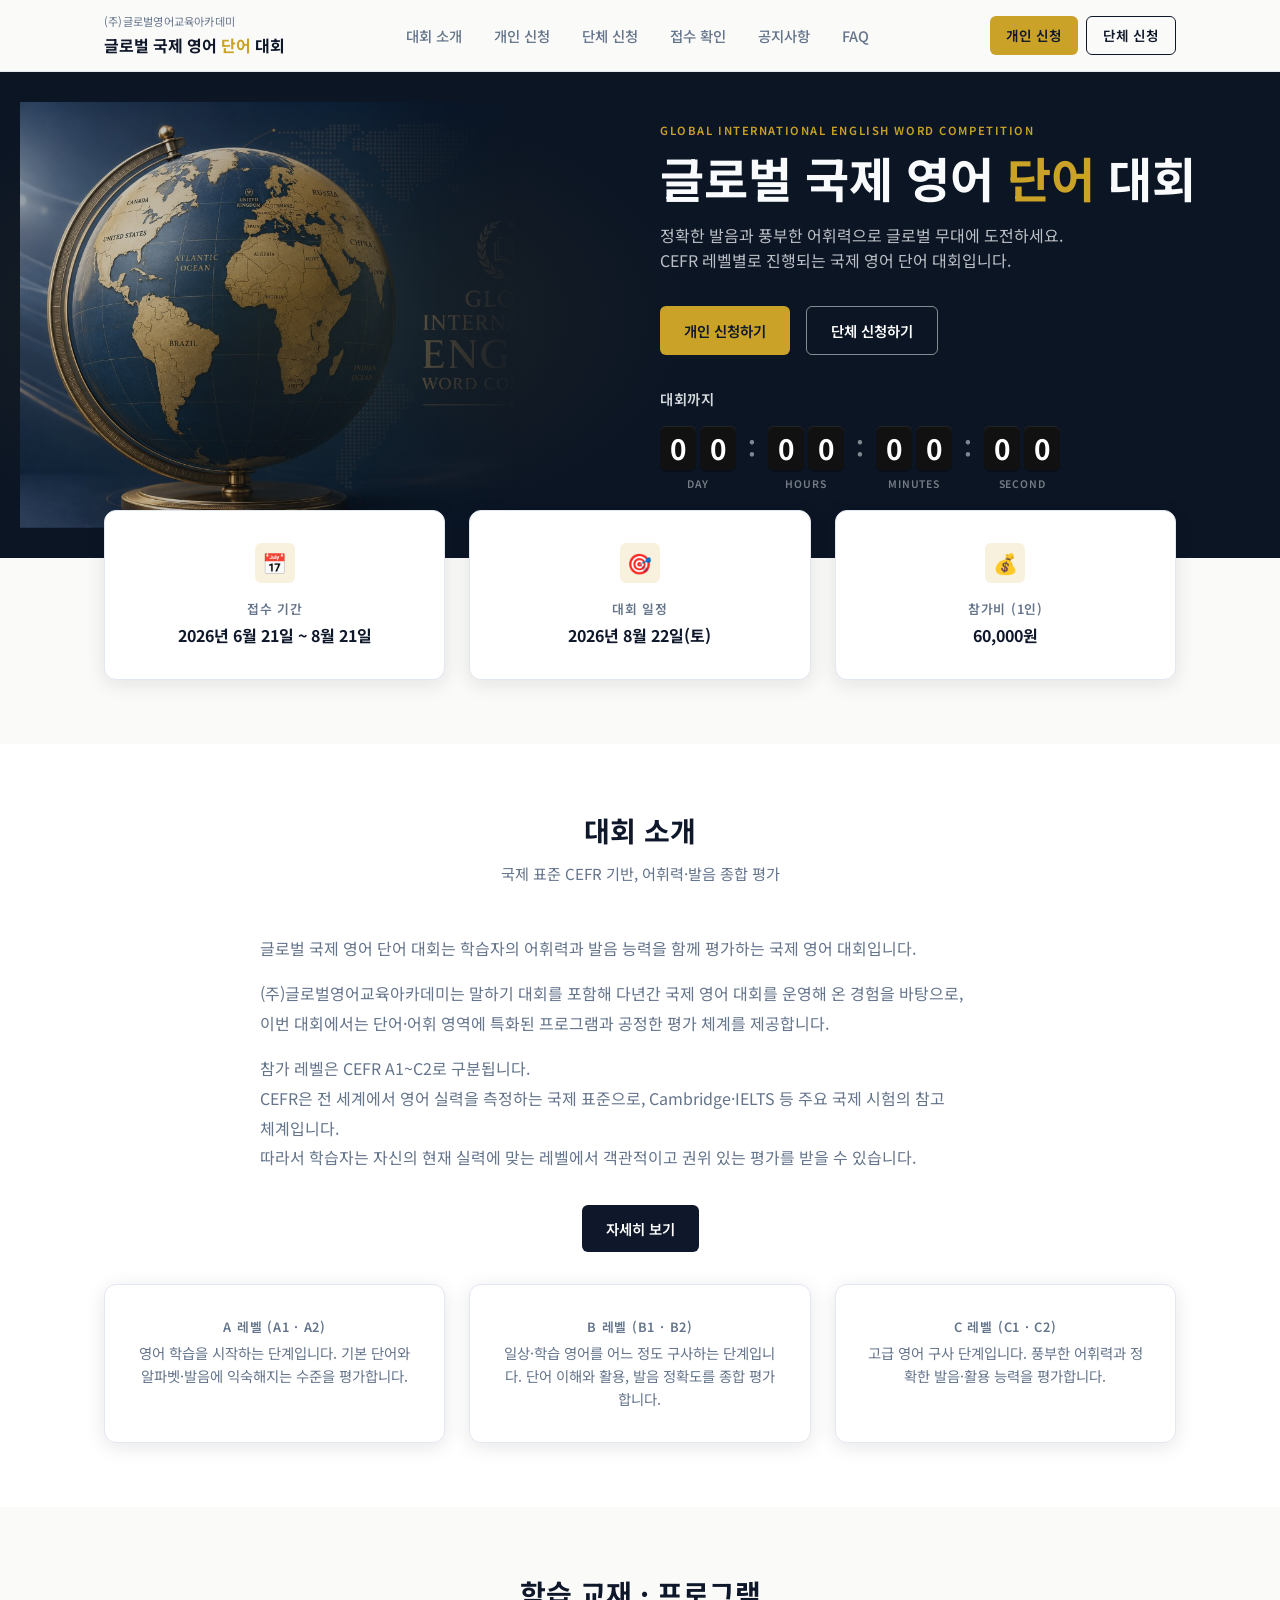
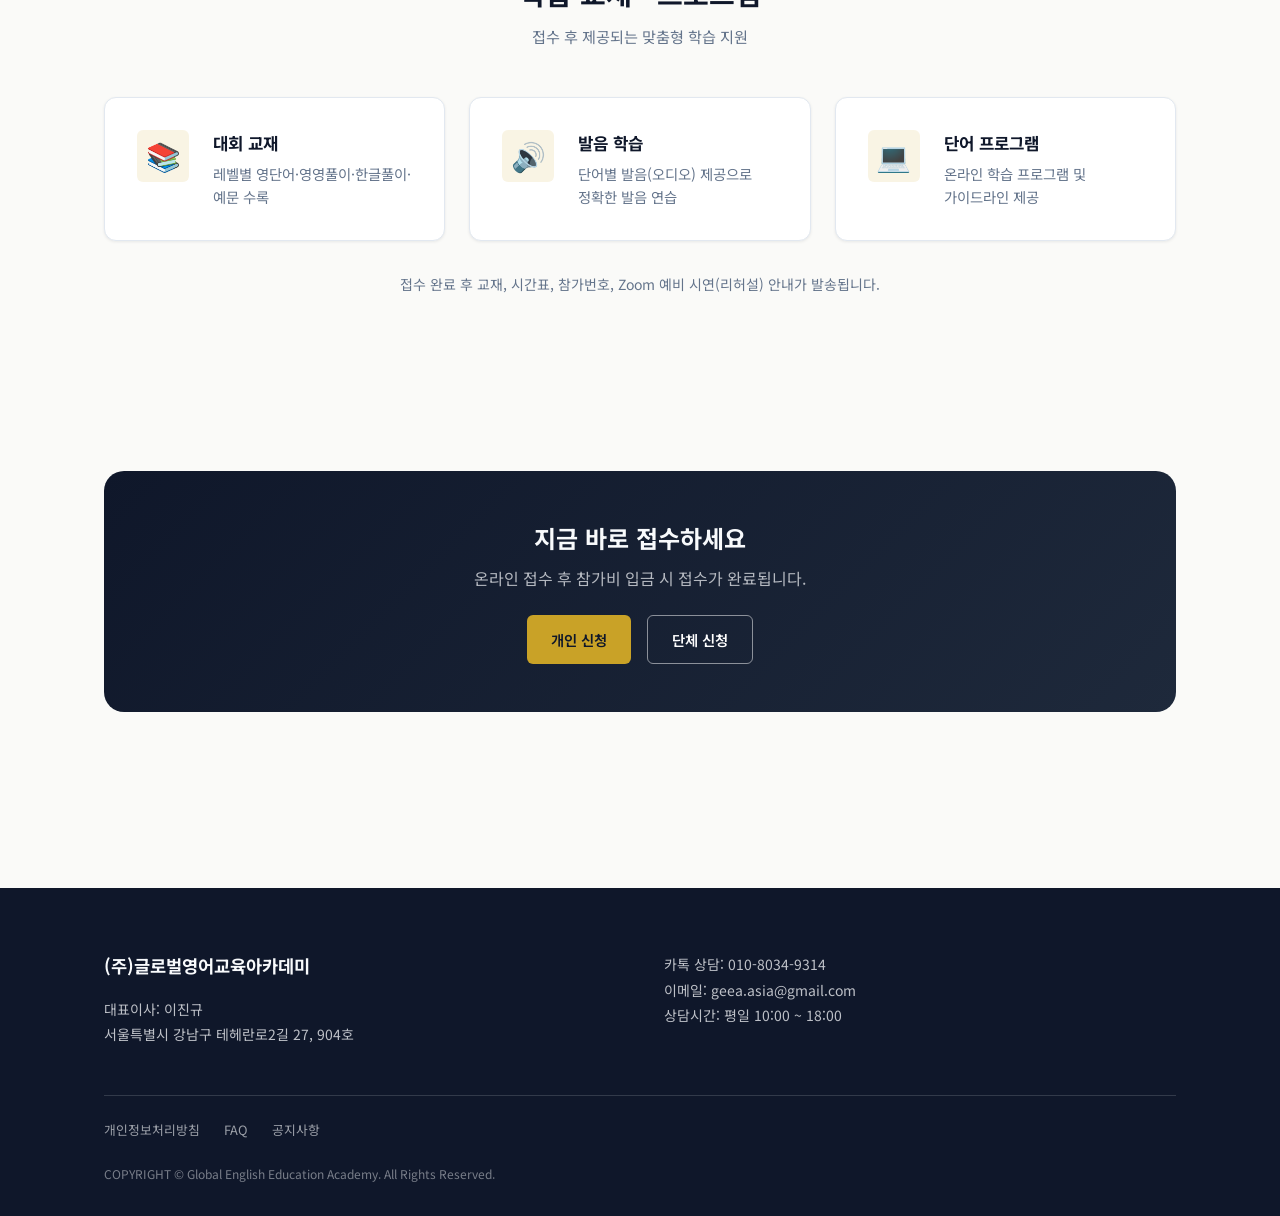
==== index.html @ d14e65b8 "히어로 배너를 배경에 통합해 이질감 제거 지구본 이미지를 좌측 배경으로 페이드 처리하고 한글 콘텐츠는 우측에 배치해 하나의 배너처럼 보이도록 수정했습니다.  Co-authored-" ====
<!DOCTYPE html>
<html lang="ko">
<head>
  <meta charset="UTF-8">
  <meta name="viewport" content="width=device-width, initial-scale=1.0">
  <meta name="description" content="글로벌 국제 영어 단어 대회 — Global International English Word Competition">
  <title>글로벌 국제 영어 단어 대회</title>
  <link rel="stylesheet" href="assets/css/word-competition.css">
</head>
<body>

  <header class="site-header">
    <div class="container">
      <a href="index.html" class="logo">
        <span class="logo__org" data-site-org></span>
        <span class="logo__title" data-site-title></span>
      </a>
      <nav class="nav-main" aria-label="주 메뉴">
        <a href="about.html">대회 소개</a>
        <a href="apply/individual.html">개인 신청</a>
        <a href="apply/group.html">단체 신청</a>
        <a href="apply/check.html">접수 확인</a>
        <a href="notice.html">공지사항</a>
        <a href="faq.html">FAQ</a>
      </nav>
      <div class="header-actions">
        <a href="apply/individual.html" class="btn btn--sm btn--gold">개인 신청</a>
        <a href="apply/group.html" class="btn btn--sm btn--outline">단체 신청</a>
      </div>
      <button class="nav-toggle" aria-label="메뉴 열기" aria-expanded="false">
        <span></span><span></span><span></span>
      </button>
    </div>
  </header>

  <main>
    <section class="hero">
      <div class="hero__art" aria-hidden="true">
        <img
          src="assets/images/hero-banner.png"
          alt=""
          class="hero__art-img"
          width="640"
          height="640"
          loading="eager"
          decoding="async"
        >
      </div>
      <div class="container hero__content">
        <div class="hero__inner">
          <p class="hero__label" data-site-title-en></p>
          <h1 class="hero__title" data-site-title></h1>
          <p class="hero__subtitle">
            정확한 발음과 풍부한 어휘력으로 글로벌 무대에 도전하세요.<br>
            CEFR 레벨별로 진행되는 국제 영어 단어 대회입니다.
          </p>
          <div class="hero__actions">
            <a href="apply/individual.html" class="btn btn--gold">개인 신청하기</a>
            <a href="apply/group.html" class="btn btn--outline hero__btn-outline">단체 신청하기</a>
          </div>
          <div class="countdown" id="hero-countdown">
            <p class="countdown__label">대회까지</p>
            <div class="countdown__timer">
              <div class="countdown__unit">
                <div class="countdown__digits" id="cd-days"></div>
                <span class="countdown__unit-label">DAY</span>
              </div>
              <span class="countdown__sep">:</span>
              <div class="countdown__unit">
                <div class="countdown__digits" id="cd-hours"></div>
                <span class="countdown__unit-label">HOURS</span>
              </div>
              <span class="countdown__sep">:</span>
              <div class="countdown__unit">
                <div class="countdown__digits" id="cd-mins"></div>
                <span class="countdown__unit-label">MINUTES</span>
              </div>
              <span class="countdown__sep">:</span>
              <div class="countdown__unit">
                <div class="countdown__digits" id="cd-secs"></div>
                <span class="countdown__unit-label">SECOND</span>
              </div>
            </div>
          </div>
        </div>
      </div>
    </section>

    <div class="container">
      <div class="card-grid card-grid--info">
        <div class="card card--info">
          <div class="card__icon">📅</div>
          <div class="card__title">접수 기간</div>
          <div class="card__value" id="card-registration">—</div>
        </div>
        <div class="card card--info">
          <div class="card__icon">🎯</div>
          <div class="card__title">대회 일정</div>
          <div class="card__value" id="card-competition">—</div>
        </div>
        <div class="card card--info">
          <div class="card__icon">💰</div>
          <div class="card__title">참가비 (1인)</div>
          <div class="card__value" id="card-fee">—</div>
        </div>
      </div>
    </div>

    <section class="section section--alt">
      <div class="container">
        <div class="section__header">
          <h2 class="section__title">대회 소개</h2>
          <p class="section__desc">국제 표준 CEFR 기반, 어휘력·발음 종합 평가</p>
        </div>
        <div class="content-block content-block--intro prose-ko">
          <p>
            글로벌 국제 영어 단어 대회는 학습자의 어휘력과 발음 능력을 함께 평가하는 국제 영어 대회입니다.
          </p>
          <p>
            (주)글로벌영어교육아카데미는 말하기 대회를 포함해 다년간 국제 영어 대회를 운영해 온 경험을 바탕으로,<br>
            이번 대회에서는 단어·어휘 영역에 특화된 프로그램과 공정한 평가 체계를 제공합니다.
          </p>
          <p>
            참가 레벨은 CEFR A1~C2로 구분됩니다.<br>
            CEFR은 전 세계에서 영어 실력을 측정하는 국제 표준으로, Cambridge·IELTS 등 주요 국제 시험의 참고 체계입니다.<br>
            따라서 학습자는 자신의 현재 실력에 맞는 레벨에서 객관적이고 권위 있는 평가를 받을 수 있습니다.
          </p>
          <div class="content-block__actions">
            <a href="about.html" class="btn btn--primary">자세히 보기</a>
          </div>
        </div>
        <div class="card-grid card-grid--3" id="cefr-level-cards"></div>
      </div>
    </section>

    <section class="section">
      <div class="container">
        <div class="section__header">
          <h2 class="section__title">학습 교재 · 프로그램</h2>
          <p class="section__desc">접수 후 제공되는 맞춤형 학습 지원</p>
        </div>
        <div class="feature-grid">
          <div class="feature-card">
            <div class="feature-card__icon">📚</div>
            <div class="feature-card__body">
              <h3 class="feature-card__title">대회 교재</h3>
              <p class="feature-card__desc">레벨별 영단어·영영풀이·한글풀이·예문 수록</p>
            </div>
          </div>
          <div class="feature-card">
            <div class="feature-card__icon">🔊</div>
            <div class="feature-card__body">
              <h3 class="feature-card__title">발음 학습</h3>
              <p class="feature-card__desc">단어별 발음(오디오) 제공으로 정확한 발음 연습</p>
            </div>
          </div>
          <div class="feature-card">
            <div class="feature-card__icon">💻</div>
            <div class="feature-card__body">
              <h3 class="feature-card__title">단어 프로그램</h3>
              <p class="feature-card__desc">온라인 학습 프로그램 및 가이드라인 제공</p>
            </div>
          </div>
        </div>
        <p class="section__note">접수 완료 후 교재, 시간표, 참가번호, Zoom 예비 시연(리허설) 안내가 발송됩니다.</p>
      </div>
    </section>

    <section class="section">
      <div class="container">
        <div class="cta-band">
          <h2>지금 바로 접수하세요</h2>
          <p>온라인 접수 후 참가비 입금 시 접수가 완료됩니다.</p>
          <div class="hero__actions" style="justify-content:center">
            <a href="apply/individual.html" class="btn btn--gold">개인 신청</a>
            <a href="apply/group.html" class="btn btn--outline" style="color:#fff;border-color:rgba(255,255,255,0.5)">단체 신청</a>
          </div>
        </div>
      </div>
    </section>
  </main>

  <footer class="site-footer">
    <div class="container">
      <div class="footer-grid">
        <div class="footer-brand">
          <h3 data-site-org></h3>
          <p>대표이사: <span data-site-ceo></span><br>
          <span data-site-address></span></p>
        </div>
        <div class="footer-contact">
          <p>카톡 상담: <span data-site-contact></span><br>
          이메일: <span data-site-email></span><br>
          상담시간: 평일 10:00 ~ 18:00</p>
        </div>
      </div>
      <div class="footer-links">
        <a href="privacy.html">개인정보처리방침</a>
        <a href="faq.html">FAQ</a>
        <a href="notice.html">공지사항</a>
      </div>
      <p class="footer-copy">COPYRIGHT © Global English Education Academy. All Rights Reserved.</p>
    </div>
  </footer>

  <script src="assets/js/config.js"></script>
  <script src="assets/js/sheets.js"></script>
  <script src="assets/js/form.js"></script>
  <script src="assets/js/word-form.js"></script>
</body>
</html>
---- assets/css/word-competition.css ----
@import url('https://fonts.googleapis.com/css2?family=Noto+Sans+KR:wght@400;500;600;700&display=swap');
@import url('./variables.css');
@import url('./base.css');
@import url('./layout.css');

/* Buttons */
.btn {
  display: inline-flex;
  align-items: center;
  justify-content: center;
  gap: var(--space-sm);
  padding: 0.75rem 1.5rem;
  font-size: 0.9rem;
  font-weight: 600;
  border-radius: var(--radius-sm);
  transition: all var(--transition);
  white-space: nowrap;
}

.btn--primary {
  background: var(--color-navy);
  color: var(--color-white);
}

.btn--primary:hover {
  background: var(--color-navy-light);
  transform: translateY(-1px);
  box-shadow: var(--shadow-md);
}

.btn--gold {
  background: var(--color-gold);
  color: var(--color-navy);
}

.btn--gold:hover {
  background: var(--color-gold-light);
}

.btn--outline {
  background: transparent;
  color: var(--color-navy);
  border: 1.5px solid var(--color-navy);
}

.btn--outline:hover {
  background: var(--color-navy);
  color: var(--color-white);
}

.btn--sm {
  padding: 0.5rem 1rem;
  font-size: 0.85rem;
}

.btn--block {
  width: 100%;
}

/* Hero */
.hero {
  position: relative;
  background: #0b1524;
  color: var(--color-text-inverse);
  overflow: hidden;
}

.hero::before {
  content: '';
  position: absolute;
  inset: 0;
  background:
    radial-gradient(ellipse 55% 80% at 22% 50%, rgba(201, 162, 39, 0.1) 0%, transparent 60%),
    linear-gradient(90deg, rgba(11, 21, 36, 0.15) 0%, rgba(11, 21, 36, 0.55) 52%, #0b1524 68%);
  pointer-events: none;
  z-index: 1;
}

.hero__art {
  position: absolute;
  inset: 0;
  overflow: hidden;
  pointer-events: none;
}

.hero__art-img {
  position: absolute;
  left: max(-4%, calc(50% - 620px));
  top: 50%;
  transform: translateY(-50%);
  width: min(58vw, 640px);
  height: auto;
  object-fit: contain;
  object-position: left center;
  -webkit-mask-image: linear-gradient(to right, #000 52%, transparent 78%);
  mask-image: linear-gradient(to right, #000 52%, transparent 78%);
}

.hero__content {
  position: relative;
  z-index: 2;
  display: flex;
  justify-content: flex-end;
  align-items: center;
  min-height: clamp(440px, 54vh, 580px);
  padding: var(--space-2xl) 0 var(--space-3xl);
}

.hero__inner {
  width: min(100%, 540px);
  margin-left: auto;
  text-align: left;
}

.hero__btn-outline {
  color: #fff;
  border-color: rgba(255, 255, 255, 0.5);
}

.hero__btn-outline:hover {
  background: rgba(255, 255, 255, 0.12);
  color: #fff;
  border-color: rgba(255, 255, 255, 0.65);
}

.hero__label {
  display: block;
  font-size: 0.7rem;
  font-weight: 600;
  letter-spacing: 0.14em;
  text-transform: uppercase;
  color: var(--color-gold);
  margin-bottom: var(--space-sm);
  line-height: 1.5;
}

.hero__title {
  font-size: clamp(2rem, 5vw, 3rem);
  font-weight: 700;
  line-height: 1.25;
  margin-bottom: var(--space-md);
}

.hero__subtitle {
  font-size: 1rem;
  color: rgba(248, 250, 252, 0.75);
  margin-bottom: var(--space-xl);
}

.hero__actions {
  display: flex;
  flex-wrap: wrap;
  gap: var(--space-md);
  justify-content: flex-start;
}

.hero .countdown {
  align-items: flex-start;
}

.hero .countdown__timer {
  justify-content: flex-start;
}

.hero__dday {
  margin-top: var(--space-xl);
  font-size: 0.875rem;
  color: rgba(248, 250, 252, 0.6);
}

/* Countdown timer */
.countdown {
  margin-top: var(--space-xl);
  display: flex;
  flex-direction: column;
  align-items: center;
  gap: var(--space-md);
}

.countdown__label {
  font-size: 0.9rem;
  font-weight: 600;
  color: rgba(248, 250, 252, 0.85);
  letter-spacing: 0.05em;
}

.countdown__timer {
  display: flex;
  align-items: flex-start;
  gap: 0.75rem;
  flex-wrap: wrap;
  justify-content: center;
}

.countdown__unit {
  display: flex;
  flex-direction: column;
  align-items: center;
  gap: 0.35rem;
}

.countdown__digits {
  display: flex;
  gap: 0.25rem;
}

.countdown__digit {
  display: flex;
  align-items: center;
  justify-content: center;
  min-width: 2.25rem;
  height: 2.75rem;
  padding: 0 0.35rem;
  background: #111;
  color: #fff;
  font-size: 1.75rem;
  font-weight: 700;
  font-variant-numeric: tabular-nums;
  border-radius: 6px;
  box-shadow: 0 2px 0 rgba(0, 0, 0, 0.3), inset 0 1px 0 rgba(255, 255, 255, 0.08);
}

.countdown__sep {
  font-size: 1.5rem;
  font-weight: 700;
  color: rgba(248, 250, 252, 0.5);
  line-height: 2.75rem;
  padding-top: 0;
}

.countdown__unit-label {
  font-size: 0.65rem;
  font-weight: 600;
  letter-spacing: 0.08em;
  color: rgba(248, 250, 252, 0.45);
  text-transform: uppercase;
}

.prose-ko {
  word-break: keep-all;
  overflow-wrap: break-word;
}

.select-level {
  font-size: 0.9rem;
}

/* Cards */
.card-grid {
  display: grid;
  grid-template-columns: repeat(auto-fit, minmax(240px, 1fr));
  gap: var(--space-lg);
  margin: calc(var(--space-2xl) * -1) auto var(--space-3xl);
  position: relative;
  z-index: 1;
}

.card-grid--3 {
  grid-template-columns: repeat(3, 1fr);
  margin: var(--space-xl) auto 0;
}

.card-grid--info {
  grid-template-columns: repeat(3, 1fr);
}

.card {
  background: var(--color-white);
  border-radius: var(--radius-md);
  padding: var(--space-xl);
  box-shadow: var(--shadow-md);
  border: 1px solid var(--color-border);
}

.card__icon {
  width: 40px;
  height: 40px;
  background: var(--color-gold-glow);
  border-radius: var(--radius-sm);
  display: flex;
  align-items: center;
  justify-content: center;
  font-size: 1.25rem;
  margin-bottom: var(--space-md);
}

.card__title {
  font-size: 0.8rem;
  font-weight: 600;
  color: var(--color-text-muted);
  text-transform: uppercase;
  letter-spacing: 0.06em;
  margin-bottom: var(--space-xs);
}

.card__value {
  font-size: 1.1rem;
  font-weight: 700;
  color: var(--color-navy);
}

.card__value--desc {
  font-size: 0.9rem;
  font-weight: 400;
  line-height: 1.6;
  color: var(--color-text-muted);
}

.card--center,
.card--info {
  text-align: center;
}

.card--info .card__icon {
  margin-left: auto;
  margin-right: auto;
}

.card--info .card__value {
  font-size: 1rem;
  line-height: 1.5;
}

.text-gold {
  color: var(--color-gold);
}

.content-block--intro {
  max-width: 640px;
  margin: 0 auto;
  text-align: left;
}

.content-block--intro p {
  color: var(--color-text-muted);
  line-height: 1.85;
  font-size: 1rem;
}

.content-block--intro p + p {
  margin-top: var(--space-md);
}

.content-block--intro.prose-ko {
  word-break: keep-all;
  overflow-wrap: break-word;
}

.content-block__actions {
  margin-top: var(--space-xl);
  text-align: center;
}

.info-box--wide {
  max-width: 880px;
}

.feature-grid {
  display: grid;
  grid-template-columns: repeat(auto-fit, minmax(280px, 1fr));
  gap: var(--space-lg);
}

.feature-card {
  display: flex;
  align-items: flex-start;
  gap: var(--space-lg);
  background: var(--color-white);
  border: 1px solid var(--color-border);
  border-radius: var(--radius-md);
  padding: var(--space-xl);
  box-shadow: var(--shadow-sm);
}

.feature-card__icon {
  flex-shrink: 0;
  width: 52px;
  height: 52px;
  display: flex;
  align-items: center;
  justify-content: center;
  font-size: 1.75rem;
  background: var(--color-gold-subtle);
  border-radius: var(--radius-sm);
}

.feature-card__body {
  flex: 1;
  min-width: 0;
  text-align: left;
}

.feature-card__title {
  font-size: 1.05rem;
  font-weight: 700;
  color: var(--color-navy);
  margin: 0 0 0.35rem;
}

.feature-card__desc {
  font-size: 0.9rem;
  color: var(--color-text-muted);
  line-height: 1.6;
  margin: 0;
  word-break: keep-all;
}

.content-block--center {
  text-align: center;
}

.content-block--center .btn {
  margin-top: 1rem;
}

.info-box {
  background: var(--color-white);
  border: 1px solid var(--color-border);
  border-radius: var(--radius-md);
  padding: var(--space-xl);
  max-width: 720px;
  margin: 0 auto;
  line-height: 1.8;
}

.info-box p + p {
  margin-top: var(--space-md);
}

.section__note {
  text-align: center;
  margin-top: var(--space-xl);
  font-size: 0.875rem;
  color: var(--color-text-muted);
}

.birth-date-fields {
  display: flex;
  align-items: center;
  gap: 0.5rem;
}

.birth-date-fields input {
  flex: 1;
  min-width: 0;
  text-align: center;
}

.birth-date-fields span {
  color: var(--color-text-muted);
  font-weight: 600;
}

.level-guide {
  background: var(--color-gold-muted);
  border: 1px solid var(--color-gold-border);
  border-radius: var(--radius-sm);
  padding: var(--space-md);
  margin-top: var(--space-sm);
}

.level-guide__item + .level-guide__item {
  margin-top: var(--space-sm);
  padding-top: var(--space-sm);
  border-top: 1px solid var(--color-gold-glow);
}

.level-guide__item strong {
  display: block;
  color: var(--color-navy);
  margin-bottom: 0.25rem;
  font-size: 0.875rem;
}

.level-guide__item p {
  font-size: 0.8rem;
  color: var(--color-text-muted);
  line-height: 1.5;
  margin: 0;
}

.level-guide__item--active {
  background: var(--color-gold-subtle);
  border-radius: var(--radius-sm);
  padding: var(--space-sm);
}

/* Admin */
.admin-page {
  padding: var(--space-2xl) 0;
  min-height: 60vh;
}

.admin-toolbar {
  display: flex;
  flex-wrap: wrap;
  gap: var(--space-md);
  margin-bottom: var(--space-lg);
}

.admin-table-wrap {
  overflow-x: auto;
  border: 1px solid var(--color-border);
  border-radius: var(--radius-md);
}

.admin-table {
  width: 100%;
  border-collapse: collapse;
  font-size: 0.85rem;
}

.admin-table th,
.admin-table td {
  padding: 0.6rem 0.75rem;
  border-bottom: 1px solid var(--color-border);
  text-align: left;
  white-space: nowrap;
}

.admin-table th {
  background: var(--color-navy);
  color: var(--color-white);
  font-weight: 600;
}

.admin-stats {
  display: flex;
  gap: var(--space-md);
  margin-bottom: var(--space-lg);
  flex-wrap: wrap;
}

.admin-stat {
  background: var(--color-white);
  border: 1px solid var(--color-border);
  border-radius: var(--radius-sm);
  padding: var(--space-md) var(--space-lg);
  min-width: 120px;
}

.admin-stat__label {
  font-size: 0.75rem;
  color: var(--color-text-muted);
}

.admin-stat__value {
  font-size: 1.5rem;
  font-weight: 700;
  color: var(--color-navy);
}

/* Sections */
.section {
  padding: var(--space-3xl) 0;
}

.section--alt {
  background: var(--color-white);
}

.section__header {
  text-align: center;
  max-width: 560px;
  margin: 0 auto var(--space-2xl);
}

.section__title {
  font-size: 1.75rem;
  font-weight: 700;
  color: var(--color-navy);
  margin-bottom: var(--space-sm);
}

.section__desc {
  color: var(--color-text-muted);
  font-size: 0.95rem;
}

/* Page header (sub pages) */
.page-header {
  background: var(--color-navy);
  color: var(--color-text-inverse);
  padding: var(--space-2xl) 0;
}

.page-header h1 {
  font-size: 1.75rem;
  font-weight: 700;
}

.page-header p {
  margin-top: var(--space-sm);
  color: rgba(248, 250, 252, 0.7);
  font-size: 0.9rem;
}

.breadcrumb {
  font-size: 0.8rem;
  color: rgba(248, 250, 252, 0.5);
  margin-bottom: var(--space-md);
}

.breadcrumb a:hover {
  color: var(--color-gold);
}

/* Content blocks */
.content-block {
  max-width: 760px;
  margin: 0 auto;
}

.content-block h2 {
  font-size: 1.25rem;
  font-weight: 700;
  color: var(--color-navy);
  margin: var(--space-xl) 0 var(--space-md);
}

.content-block h2:first-child {
  margin-top: 0;
}

.content-block p,
.content-block li {
  color: var(--color-text-muted);
  margin-bottom: var(--space-md);
}

.content-block ul {
  padding-left: var(--space-lg);
}

.content-block ul li {
  list-style: disc;
}

.info-table {
  width: 100%;
  border-collapse: collapse;
  margin: var(--space-lg) 0;
  font-size: 0.9rem;
}

.info-table th,
.info-table td {
  padding: var(--space-md);
  border: 1px solid var(--color-border);
  text-align: left;
}

.info-table th {
  background: var(--color-cream);
  font-weight: 600;
  color: var(--color-navy);
  width: 30%;
}

/* Forms */
.form-page {
  padding: var(--space-2xl) 0 var(--space-3xl);
}

.form-card {
  max-width: 640px;
  margin: 0 auto;
  background: var(--color-white);
  border-radius: var(--radius-md);
  padding: var(--space-2xl);
  box-shadow: var(--shadow-md);
  border: 1px solid var(--color-border);
}

.form-steps {
  display: flex;
  gap: var(--space-sm);
  margin-bottom: var(--space-xl);
}

.form-step {
  flex: 1;
  text-align: center;
  padding: var(--space-sm);
  font-size: 0.75rem;
  font-weight: 600;
  color: var(--color-text-muted);
  border-bottom: 2px solid var(--color-border);
}

.form-step.is-active {
  color: var(--color-navy);
  border-color: var(--color-gold);
}

.form-group {
  margin-bottom: var(--space-lg);
}

.form-group label {
  display: block;
  font-size: 0.875rem;
  font-weight: 600;
  color: var(--color-navy);
  margin-bottom: var(--space-sm);
}

.form-group label .required {
  color: var(--color-error);
  margin-left: 2px;
}

.form-group input,
.form-group select,
.form-group textarea {
  width: 100%;
  padding: 0.75rem 1rem;
  border: 1.5px solid var(--color-border);
  border-radius: var(--radius-sm);
  background: var(--color-white);
  transition: border-color var(--transition);
}

.form-group input:focus,
.form-group select:focus,
.form-group textarea:focus {
  border-color: var(--color-gold);
  outline: none;
}

.form-group .hint {
  font-size: 0.8rem;
  color: var(--color-text-muted);
  margin-top: var(--space-xs);
}

.form-row {
  display: grid;
  grid-template-columns: 1fr 1fr;
  gap: var(--space-md);
}

.form-checkbox {
  display: flex;
  align-items: flex-start;
  gap: var(--space-sm);
  font-size: 0.875rem;
  color: var(--color-text-muted);
}

.form-checkbox input {
  width: auto;
  margin-top: 4px;
}

.form-notice {
  background: var(--color-cream);
  border-radius: var(--radius-sm);
  padding: var(--space-lg);
  font-size: 0.875rem;
  color: var(--color-text-muted);
  margin: var(--space-lg) 0;
  line-height: 1.7;
}

.form-notice strong {
  color: var(--color-navy);
}

.form-error {
  color: var(--color-error);
  font-size: 0.8rem;
  margin-top: var(--space-xs);
  display: none;
}

.form-group.is-invalid input,
.form-group.is-invalid select,
.form-group.is-invalid textarea {
  border-color: var(--color-error);
}

.form-group.is-invalid .form-error {
  display: block;
}

.form-success {
  text-align: center;
  padding: var(--space-2xl);
}

.form-success__icon {
  font-size: 3rem;
  margin-bottom: var(--space-md);
}

.form-success h2 {
  font-size: 1.5rem;
  color: var(--color-navy);
  margin-bottom: var(--space-md);
}

.receipt-no {
  display: inline-block;
  font-size: 1.5rem;
  font-weight: 700;
  color: var(--color-gold);
  background: var(--color-gold-subtle);
  padding: var(--space-sm) var(--space-lg);
  border-radius: var(--radius-sm);
  margin: var(--space-md) 0;
  letter-spacing: 0.05em;
}

/* Participant table (group) */
.participant-table-wrap {
  overflow-x: auto;
  margin: var(--space-md) 0;
}

.participant-table {
  width: 100%;
  border-collapse: collapse;
  font-size: 0.875rem;
}

.participant-table th,
.participant-table td {
  padding: var(--space-sm);
  border: 1px solid var(--color-border);
}

.participant-table th {
  background: var(--color-cream);
  font-weight: 600;
}

.participant-table input,
.participant-table select {
  width: 100%;
  padding: 0.5rem;
  border: 1px solid var(--color-border);
  border-radius: 4px;
  font-size: 0.85rem;
}

.participant-actions {
  display: flex;
  gap: var(--space-sm);
  margin-top: var(--space-sm);
}

.fee-summary {
  background: var(--color-navy);
  color: var(--color-white);
  padding: var(--space-lg);
  border-radius: var(--radius-sm);
  display: flex;
  justify-content: space-between;
  align-items: center;
  margin: var(--space-lg) 0;
}

.fee-summary__amount {
  font-size: 1.25rem;
  font-weight: 700;
  color: var(--color-gold);
}

/* Notice list */
.notice-list li {
  border-bottom: 1px solid var(--color-border);
}

.notice-list a {
  display: flex;
  justify-content: space-between;
  align-items: center;
  padding: var(--space-lg) 0;
  transition: color var(--transition);
}

.notice-list a:hover {
  color: var(--color-gold);
}

.notice-list .date {
  font-size: 0.8rem;
  color: var(--color-text-muted);
  flex-shrink: 0;
  margin-left: var(--space-md);
}

/* FAQ */
.faq-item {
  border: 1px solid var(--color-border);
  border-radius: var(--radius-sm);
  margin-bottom: var(--space-sm);
  overflow: hidden;
}

.faq-item summary {
  padding: var(--space-lg);
  font-weight: 600;
  cursor: pointer;
  list-style: none;
  display: flex;
  justify-content: space-between;
  align-items: center;
}

.faq-item summary::-webkit-details-marker {
  display: none;
}

.faq-item summary::after {
  content: '+';
  font-size: 1.25rem;
  color: var(--color-gold);
}

.faq-item[open] summary::after {
  content: '−';
}

.faq-item .faq-answer {
  padding: 0 var(--space-lg) var(--space-lg);
  color: var(--color-text-muted);
  font-size: 0.9rem;
}

/* CTA band */
.cta-band {
  background: linear-gradient(135deg, var(--color-navy), var(--color-navy-light));
  color: var(--color-text-inverse);
  padding: var(--space-2xl);
  border-radius: var(--radius-lg);
  text-align: center;
  margin: var(--space-2xl) 0;
}

.cta-band h2 {
  font-size: 1.5rem;
  margin-bottom: var(--space-sm);
}

.cta-band p {
  color: rgba(248, 250, 252, 0.7);
  margin-bottom: var(--space-lg);
}

.notice-item-block {
  background: var(--color-white);
  border: 1px solid var(--color-border);
  border-radius: var(--radius-md);
  padding: var(--space-xl);
  max-width: 720px;
}

.notice-item-block__head {
  display: flex;
  flex-wrap: wrap;
  justify-content: space-between;
  align-items: baseline;
  gap: var(--space-sm);
  margin-bottom: var(--space-lg);
  padding-bottom: var(--space-md);
  border-bottom: 1px solid var(--color-border);
}

.notice-item-block__head h2 {
  font-size: 1.15rem;
  color: var(--color-navy);
  margin: 0;
}

.notice-item-block .date {
  font-size: 0.85rem;
  color: var(--color-text-muted);
}

.notice-summary-list {
  list-style: none;
  padding: 0;
  margin: 0;
}

.notice-summary-list li {
  padding: 0.5rem 0;
  color: var(--color-text-muted);
  line-height: 1.6;
}

.notice-summary-list li strong {
  color: var(--color-navy);
  display: inline-block;
  min-width: 5.5rem;
}

.notice-item-block__links {
  display: flex;
  flex-wrap: wrap;
  gap: var(--space-sm);
  margin-top: var(--space-lg);
}

@media (max-width: 900px) {
  .hero__art-img {
    left: 50%;
    top: 0;
    transform: translateX(-50%);
    width: min(100%, 480px);
    -webkit-mask-image: linear-gradient(to bottom, #000 55%, transparent 92%);
    mask-image: linear-gradient(to bottom, #000 55%, transparent 92%);
  }

  .hero__content {
    justify-content: center;
    min-height: auto;
    padding-top: min(42vw, 220px);
  }

  .hero__inner {
    margin: 0 auto;
    text-align: center;
  }

  .hero__actions {
    justify-content: center;
  }

  .hero .countdown {
    align-items: center;
  }

  .hero .countdown__timer {
    justify-content: center;
  }
}

@media (max-width: 640px) {
  .card-grid--3,
  .card-grid--info {
    grid-template-columns: 1fr;
  }

  .form-row {
    grid-template-columns: 1fr;
  }

  .hero__actions {
    flex-direction: column;
  }

  .hero__actions .btn {
    width: 100%;
  }
}
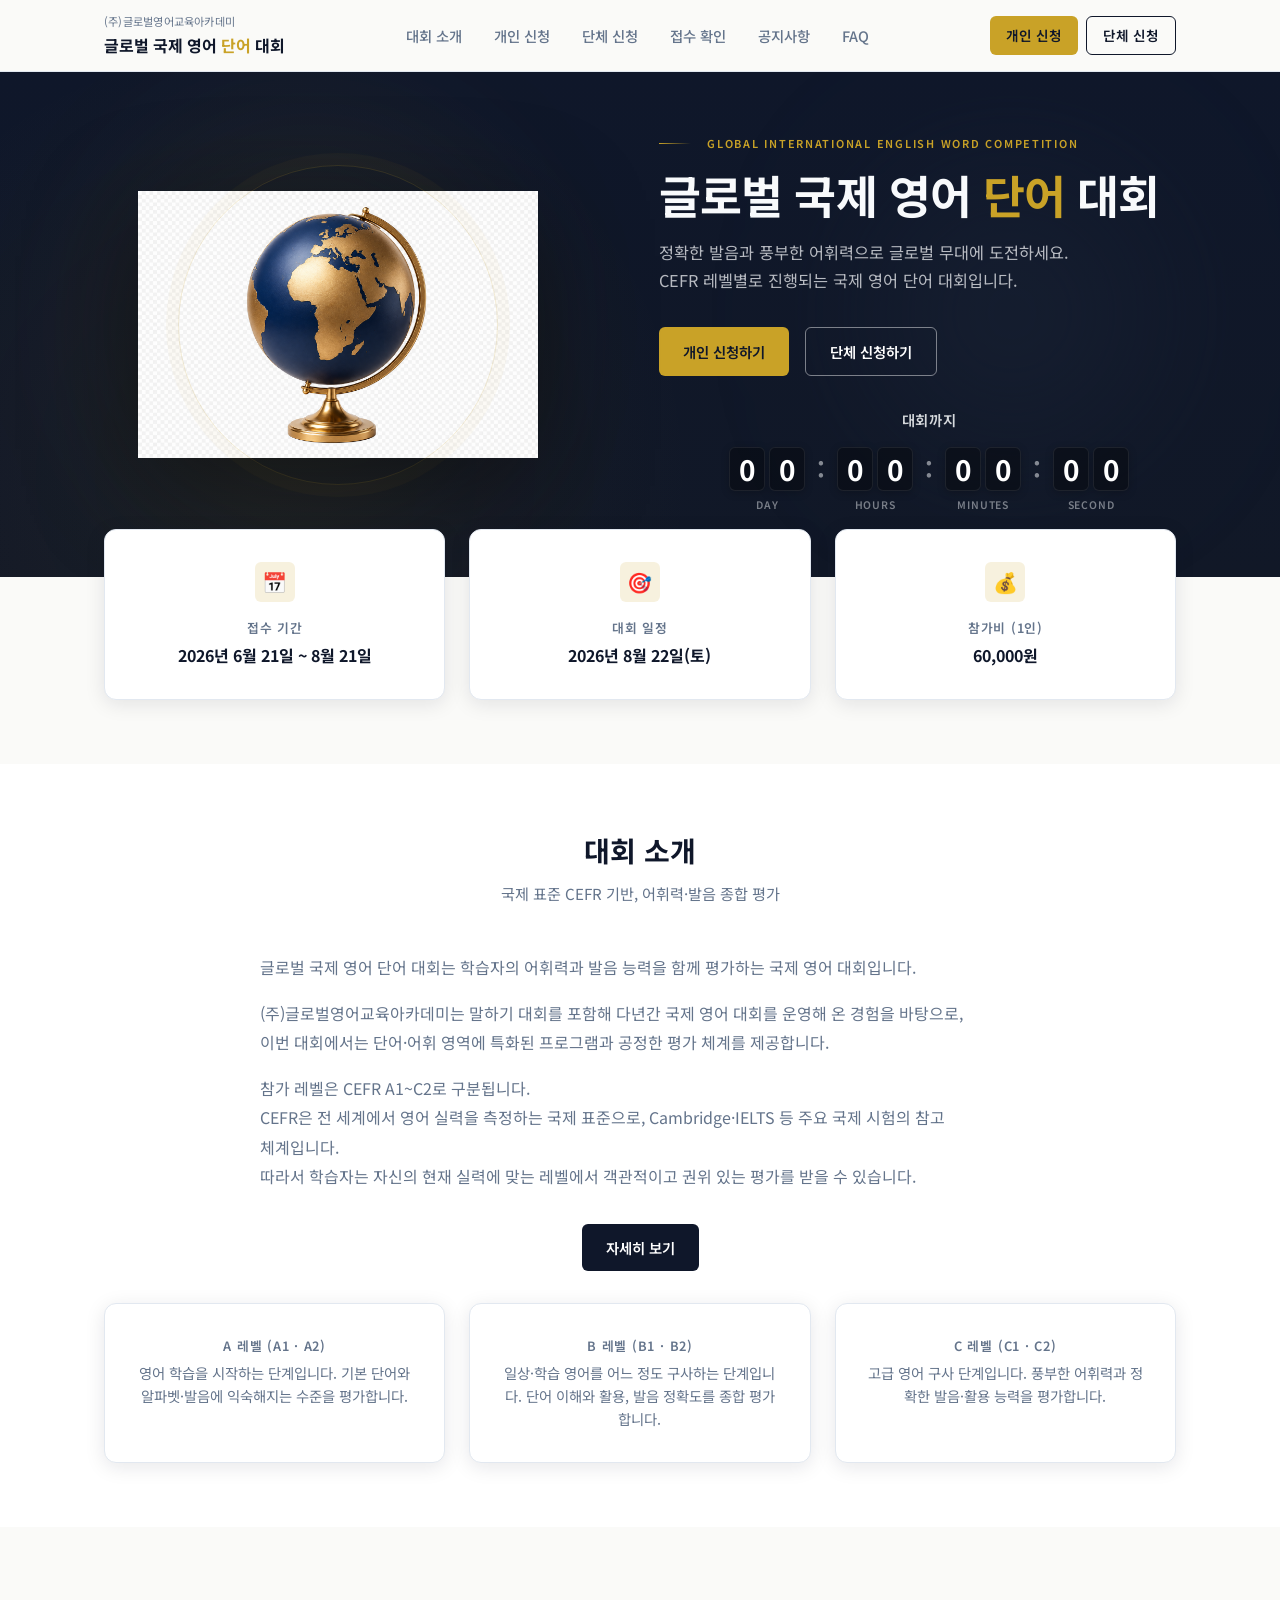
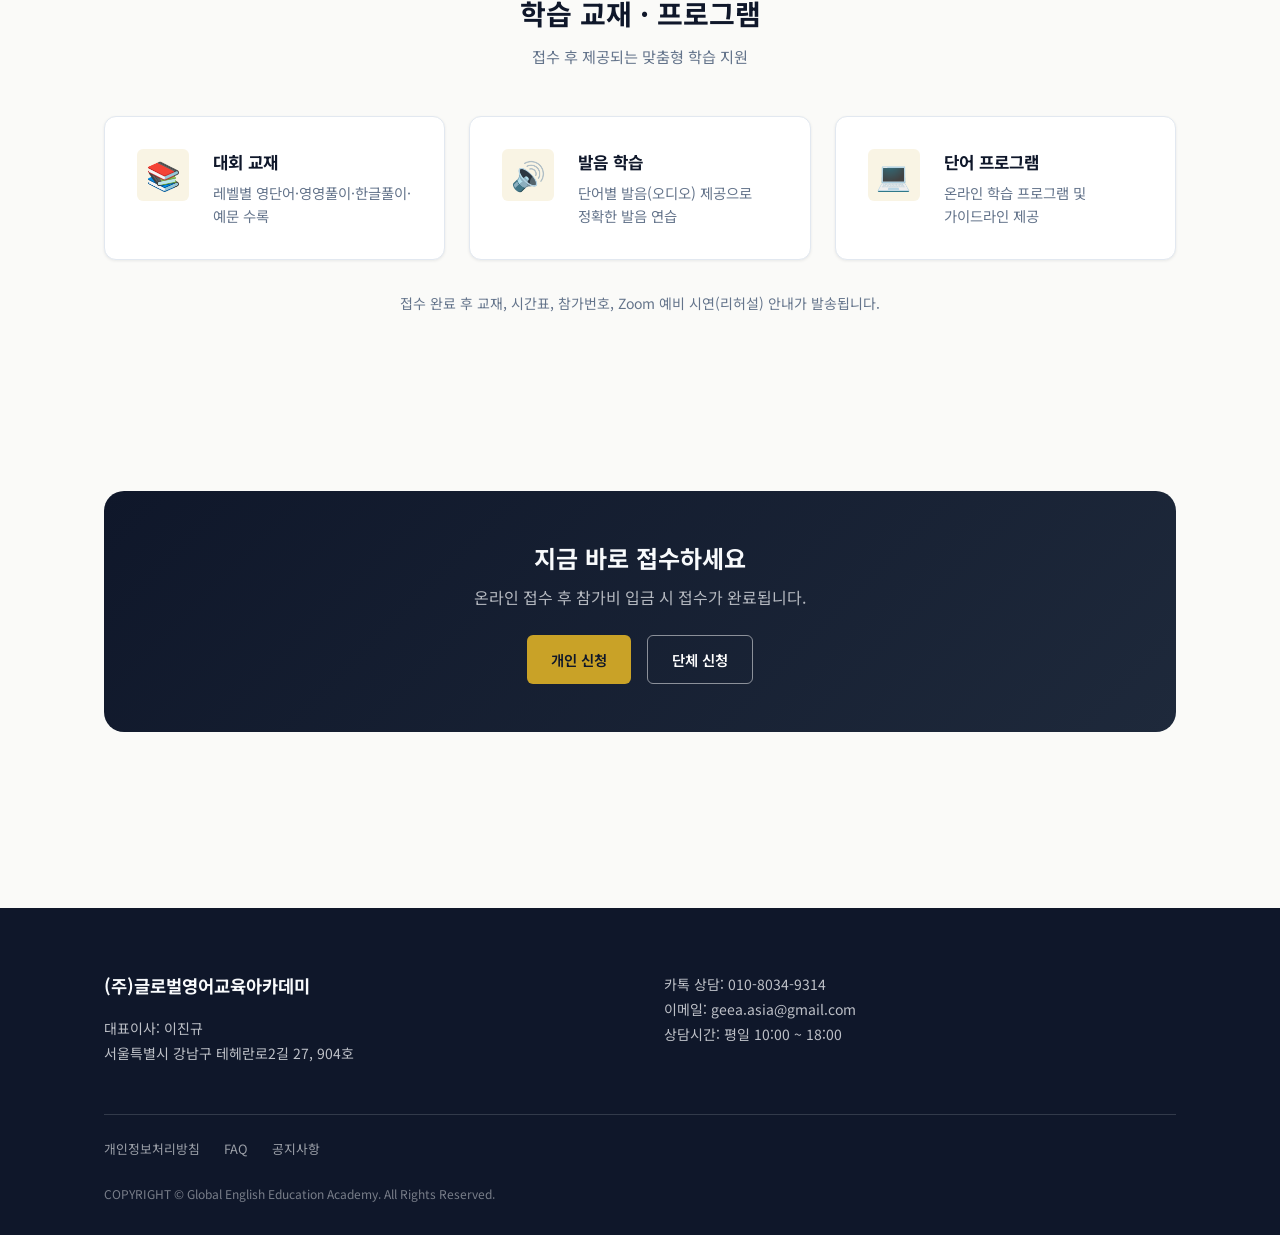
==== commit 766a68e3: "히어로 지구본 분리 및 통합 디자인 개선 배너 이미지 대신 네이비·골드 지구본만 사용해 배경색 이질감을 제거하고 레이아웃·타이포를 정리했습니다.  Co-authored-by: Cu" ====
--- a/index.html
+++ b/index.html
@@ -35,20 +35,27 @@
 
   <main>
     <section class="hero">
-      <div class="hero__art" aria-hidden="true">
-        <img
-          src="assets/images/hero-banner.png"
-          alt=""
-          class="hero__art-img"
-          width="640"
-          height="640"
-          loading="eager"
-          decoding="async"
-        >
-      </div>
-      <div class="container hero__content">
+      <div class="hero__backdrop" aria-hidden="true">
+        <div class="hero__glow hero__glow--left"></div>
+        <div class="hero__glow hero__glow--right"></div>
+      </div>
+      <div class="container hero__grid">
+        <div class="hero__visual">
+          <img
+            src="assets/images/hero-globe-cutout.png"
+            alt=""
+            class="hero__globe-img"
+            width="420"
+            height="420"
+            loading="eager"
+            decoding="async"
+          >
+        </div>
         <div class="hero__inner">
-          <p class="hero__label" data-site-title-en></p>
+          <p class="hero__eyebrow">
+            <span class="hero__eyebrow-line"></span>
+            <span data-site-title-en></span>
+          </p>
           <h1 class="hero__title" data-site-title></h1>
           <p class="hero__subtitle">
             정확한 발음과 풍부한 어휘력으로 글로벌 무대에 도전하세요.<br>
@@ -58,7 +65,7 @@
             <a href="apply/individual.html" class="btn btn--gold">개인 신청하기</a>
             <a href="apply/group.html" class="btn btn--outline hero__btn-outline">단체 신청하기</a>
           </div>
-          <div class="countdown" id="hero-countdown">
+          <div class="countdown countdown--hero" id="hero-countdown">
             <p class="countdown__label">대회까지</p>
             <div class="countdown__timer">
               <div class="countdown__unit">
--- a/assets/css/word-competition.css
+++ b/assets/css/word-competition.css
@@ -60,90 +60,134 @@
 /* Hero */
 .hero {
   position: relative;
-  background: #0b1524;
+  background: var(--color-navy);
   color: var(--color-text-inverse);
   overflow: hidden;
 }
 
-.hero::before {
+.hero__backdrop {
+  position: absolute;
+  inset: 0;
+  pointer-events: none;
+  background:
+    radial-gradient(circle at 20% 80%, rgba(201, 162, 39, 0.06) 0%, transparent 40%),
+    linear-gradient(180deg, #0f172a 0%, #111827 100%);
+}
+
+.hero__glow {
+  position: absolute;
+  border-radius: 50%;
+  filter: blur(80px);
+  opacity: 0.5;
+}
+
+.hero__glow--left {
+  width: 420px;
+  height: 420px;
+  left: 8%;
+  top: 50%;
+  transform: translateY(-50%);
+  background: rgba(201, 162, 39, 0.12);
+}
+
+.hero__glow--right {
+  width: 280px;
+  height: 280px;
+  right: 10%;
+  top: 20%;
+  background: rgba(30, 41, 59, 0.8);
+}
+
+.hero__grid {
+  position: relative;
+  z-index: 1;
+  display: grid;
+  grid-template-columns: minmax(0, 1fr) minmax(0, 1.05fr);
+  align-items: center;
+  gap: clamp(var(--space-xl), 5vw, var(--space-3xl));
+  min-height: clamp(460px, 56vh, 600px);
+  padding: var(--space-3xl) 0;
+}
+
+.hero__visual {
+  display: flex;
+  justify-content: center;
+  align-items: center;
+  position: relative;
+}
+
+.hero__visual::before {
   content: '';
   position: absolute;
-  inset: 0;
-  background:
-    radial-gradient(ellipse 55% 80% at 22% 50%, rgba(201, 162, 39, 0.1) 0%, transparent 60%),
-    linear-gradient(90deg, rgba(11, 21, 36, 0.15) 0%, rgba(11, 21, 36, 0.55) 52%, #0b1524 68%);
-  pointer-events: none;
+  width: min(72%, 320px);
+  aspect-ratio: 1;
+  border-radius: 50%;
+  border: 1px solid rgba(201, 162, 39, 0.18);
+  box-shadow: 0 0 0 12px rgba(201, 162, 39, 0.04);
+}
+
+.hero__globe-img {
+  position: relative;
   z-index: 1;
-}
-
-.hero__art {
-  position: absolute;
-  inset: 0;
-  overflow: hidden;
-  pointer-events: none;
-}
-
-.hero__art-img {
-  position: absolute;
-  left: max(-4%, calc(50% - 620px));
-  top: 50%;
-  transform: translateY(-50%);
-  width: min(58vw, 640px);
+  width: min(100%, 400px);
   height: auto;
-  object-fit: contain;
-  object-position: left center;
-  -webkit-mask-image: linear-gradient(to right, #000 52%, transparent 78%);
-  mask-image: linear-gradient(to right, #000 52%, transparent 78%);
-}
-
-.hero__content {
-  position: relative;
-  z-index: 2;
-  display: flex;
-  justify-content: flex-end;
-  align-items: center;
-  min-height: clamp(440px, 54vh, 580px);
-  padding: var(--space-2xl) 0 var(--space-3xl);
+  mix-blend-mode: multiply;
+  filter: drop-shadow(0 28px 56px rgba(0, 0, 0, 0.45));
+  animation: hero-globe-float 8s ease-in-out infinite;
+}
+
+@keyframes hero-globe-float {
+  0%, 100% { transform: translateY(0); }
+  50% { transform: translateY(-8px); }
 }
 
 .hero__inner {
-  width: min(100%, 540px);
-  margin-left: auto;
-  text-align: left;
+  max-width: 540px;
+}
+
+.hero__eyebrow {
+  display: flex;
+  align-items: center;
+  gap: var(--space-md);
+  font-size: 0.68rem;
+  font-weight: 600;
+  letter-spacing: 0.16em;
+  text-transform: uppercase;
+  color: var(--color-gold);
+  margin-bottom: var(--space-md);
+  line-height: 1.4;
+}
+
+.hero__eyebrow-line {
+  flex-shrink: 0;
+  width: 32px;
+  height: 1px;
+  background: linear-gradient(90deg, var(--color-gold), transparent);
 }
 
 .hero__btn-outline {
   color: #fff;
-  border-color: rgba(255, 255, 255, 0.5);
+  border-color: rgba(255, 255, 255, 0.45);
 }
 
 .hero__btn-outline:hover {
-  background: rgba(255, 255, 255, 0.12);
+  background: rgba(255, 255, 255, 0.1);
   color: #fff;
   border-color: rgba(255, 255, 255, 0.65);
 }
 
-.hero__label {
-  display: block;
-  font-size: 0.7rem;
-  font-weight: 600;
-  letter-spacing: 0.14em;
-  text-transform: uppercase;
-  color: var(--color-gold);
-  margin-bottom: var(--space-sm);
-  line-height: 1.5;
-}
-
 .hero__title {
-  font-size: clamp(2rem, 5vw, 3rem);
+  font-size: clamp(2rem, 4.5vw, 2.85rem);
   font-weight: 700;
-  line-height: 1.25;
+  line-height: 1.2;
   margin-bottom: var(--space-md);
+  letter-spacing: -0.02em;
 }
 
 .hero__subtitle {
-  font-size: 1rem;
-  color: rgba(248, 250, 252, 0.75);
+  font-size: 1.02rem;
+  line-height: 1.75;
+  color: rgba(248, 250, 252, 0.72);
   margin-bottom: var(--space-xl);
 }
 
@@ -151,15 +195,21 @@
   display: flex;
   flex-wrap: wrap;
   gap: var(--space-md);
+}
+
+.countdown--hero {
+  align-items: flex-start;
+  margin-top: var(--space-xl);
+}
+
+.countdown--hero .countdown__timer {
   justify-content: flex-start;
 }
 
-.hero .countdown {
-  align-items: flex-start;
-}
-
-.hero .countdown__timer {
-  justify-content: flex-start;
+.countdown--hero .countdown__digit {
+  background: rgba(0, 0, 0, 0.35);
+  border: 1px solid rgba(255, 255, 255, 0.08);
+  box-shadow: 0 2px 8px rgba(0, 0, 0, 0.2);
 }
 
 .hero__dday {
@@ -1005,36 +1055,49 @@
 }
 
 @media (max-width: 900px) {
-  .hero__art-img {
-    left: 50%;
-    top: 0;
-    transform: translateX(-50%);
-    width: min(100%, 480px);
-    -webkit-mask-image: linear-gradient(to bottom, #000 55%, transparent 92%);
-    mask-image: linear-gradient(to bottom, #000 55%, transparent 92%);
-  }
-
-  .hero__content {
+  .hero__grid {
+    grid-template-columns: 1fr;
+    gap: var(--space-xl);
+    min-height: auto;
+    padding: var(--space-2xl) 0 var(--space-3xl);
+    text-align: center;
+  }
+
+  .hero__visual {
+    order: -1;
+  }
+
+  .hero__globe-img {
+    width: min(280px, 70vw);
+  }
+
+  .hero__inner {
+    max-width: 100%;
+    margin: 0 auto;
+  }
+
+  .hero__eyebrow {
     justify-content: center;
-    min-height: auto;
-    padding-top: min(42vw, 220px);
-  }
-
-  .hero__inner {
-    margin: 0 auto;
-    text-align: center;
   }
 
   .hero__actions {
     justify-content: center;
   }
 
-  .hero .countdown {
+  .countdown--hero {
     align-items: center;
   }
 
-  .hero .countdown__timer {
+  .countdown--hero .countdown__timer {
     justify-content: center;
+  }
+
+  .hero__glow--left {
+    left: 50%;
+    top: 18%;
+    transform: translateX(-50%);
+    width: 280px;
+    height: 280px;
   }
 }
 
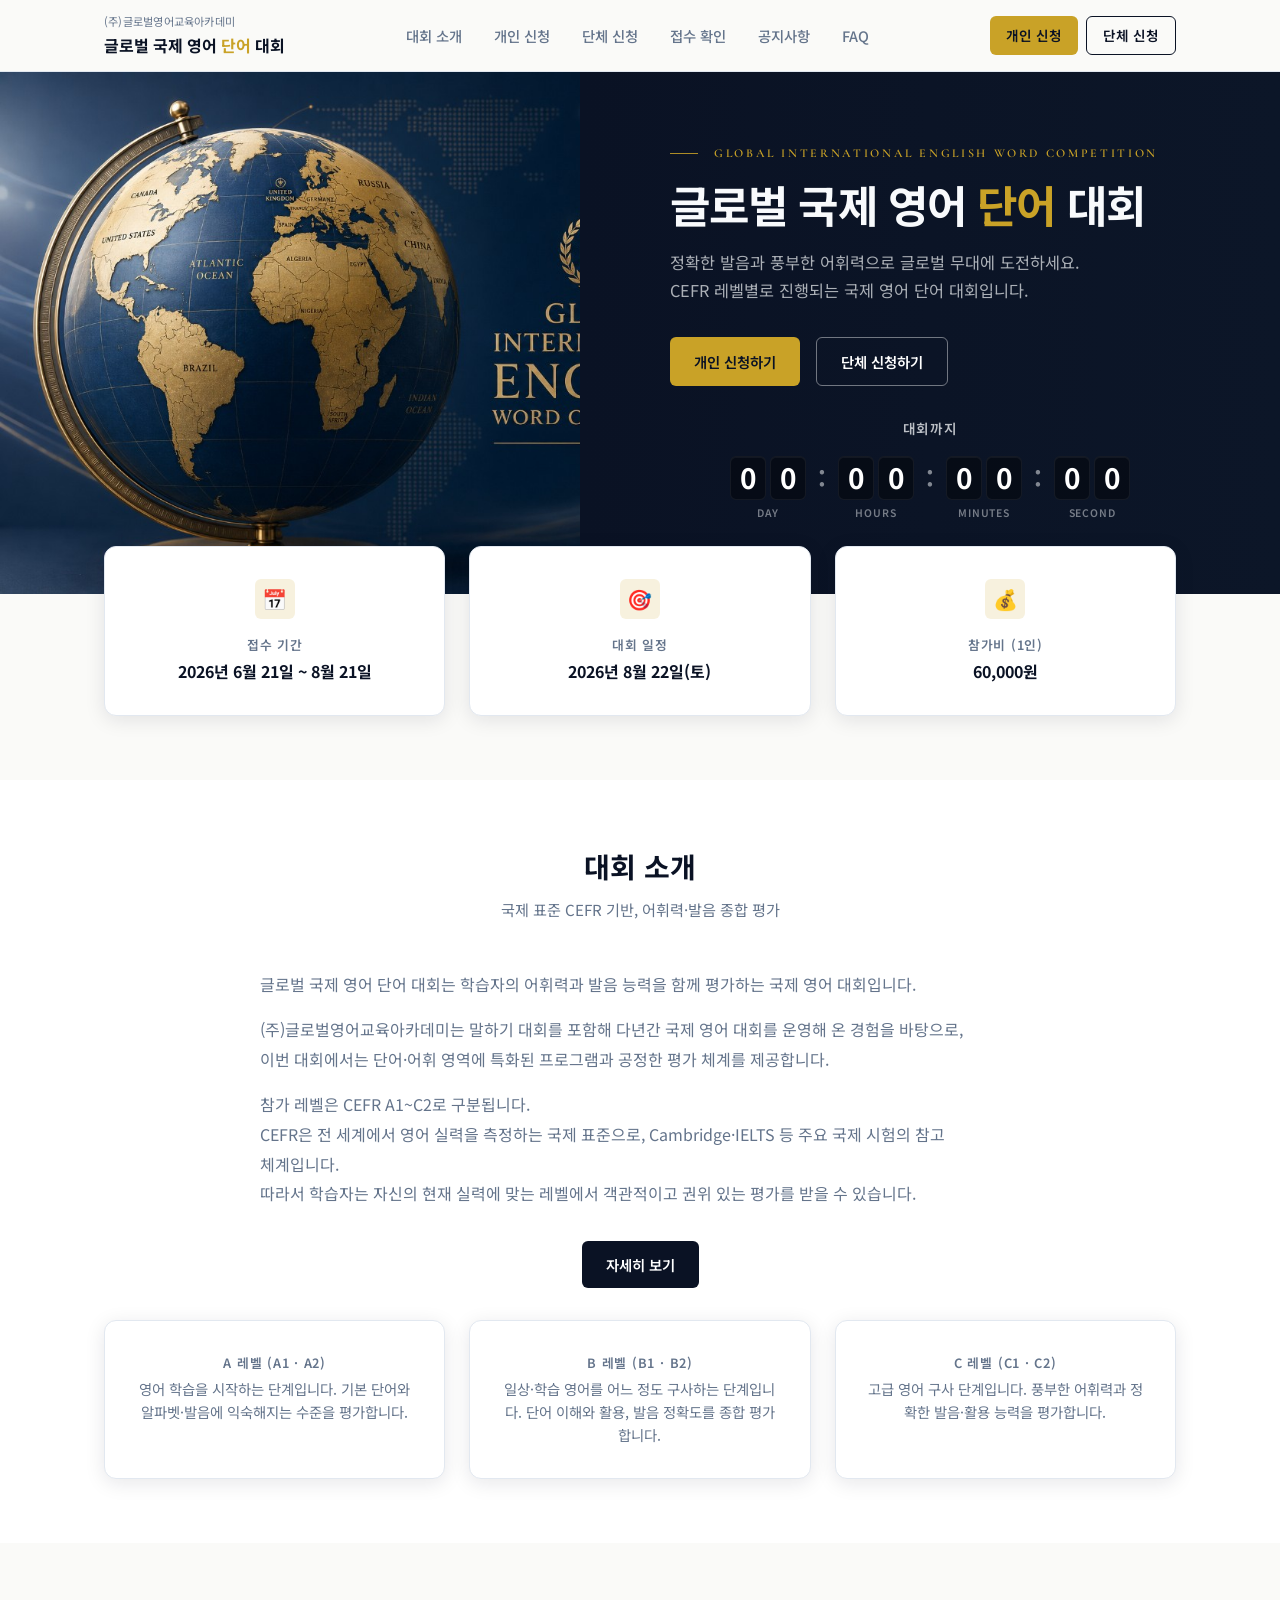
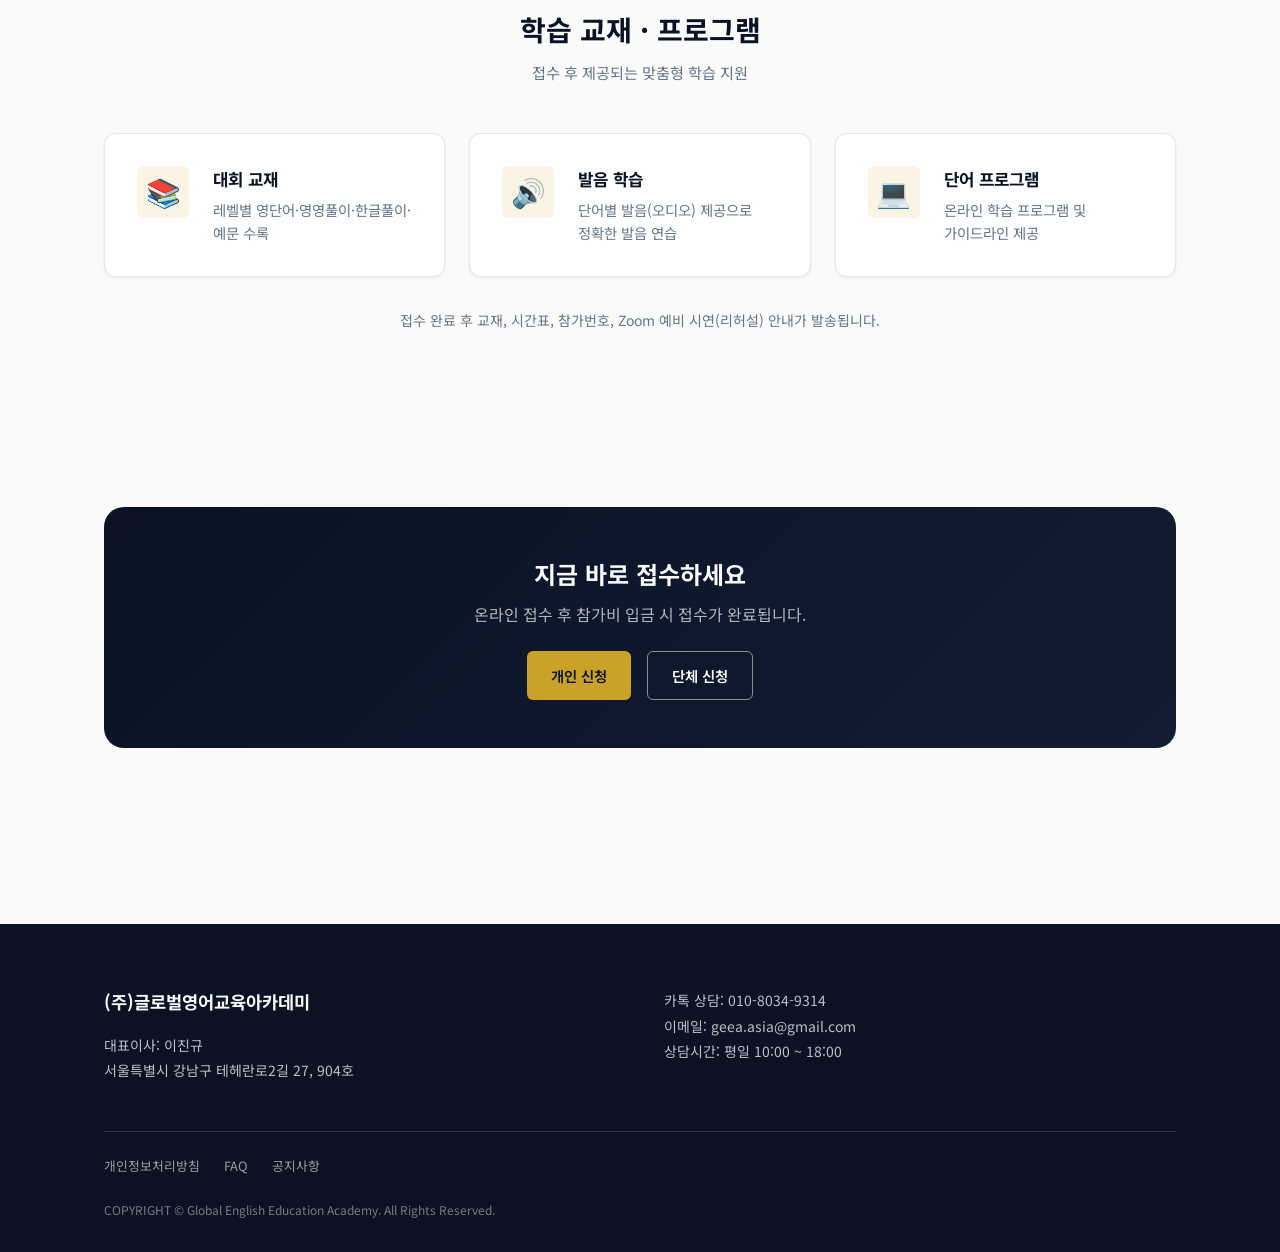
==== commit 89060779: "히어로를 배너 이미지 기반 레이아웃으로 재구성 배너 좌측(지구본)과 한글 콘텐츠 우측을 같은 네이비 톤으로 맞추고, 세리프 영문 라벨과 모바일 반응형을 적용했습니다.  Co-aut" ====
--- a/index.html
+++ b/index.html
@@ -35,23 +35,19 @@
 
   <main>
     <section class="hero">
-      <div class="hero__backdrop" aria-hidden="true">
-        <div class="hero__glow hero__glow--left"></div>
-        <div class="hero__glow hero__glow--right"></div>
-      </div>
-      <div class="container hero__grid">
-        <div class="hero__visual">
-          <img
-            src="assets/images/hero-globe-cutout.png"
-            alt=""
-            class="hero__globe-img"
-            width="420"
-            height="420"
-            loading="eager"
-            decoding="async"
-          >
-        </div>
-        <div class="hero__inner">
+      <div class="hero__banner" aria-hidden="true">
+        <img
+          src="assets/images/hero-banner.png"
+          alt=""
+          class="hero__banner-img"
+          width="1200"
+          height="800"
+          loading="eager"
+          decoding="async"
+        >
+      </div>
+      <div class="hero__body">
+        <div class="hero__body-inner">
           <p class="hero__eyebrow">
             <span class="hero__eyebrow-line"></span>
             <span data-site-title-en></span>
--- a/assets/css/word-competition.css
+++ b/assets/css/word-competition.css
@@ -1,4 +1,4 @@
-@import url('https://fonts.googleapis.com/css2?family=Noto+Sans+KR:wght@400;500;600;700&display=swap');
+@import url('https://fonts.googleapis.com/css2?family=Cormorant+Garamond:wght@500;600;700&family=Noto+Sans+KR:wght@400;500;600;700&display=swap');
 @import url('./variables.css');
 @import url('./base.css');
 @import url('./layout.css');
@@ -59,142 +59,110 @@
 
 /* Hero */
 .hero {
-  position: relative;
-  background: var(--color-navy);
+  display: flex;
+  align-items: stretch;
+  background: var(--color-hero-bg);
   color: var(--color-text-inverse);
   overflow: hidden;
-}
-
-.hero__backdrop {
+  min-height: clamp(480px, 58vh, 620px);
+}
+
+.hero__banner {
+  flex: 0 0 50%;
+  max-width: 580px;
+  position: relative;
+  overflow: hidden;
+}
+
+.hero__banner-img {
+  display: block;
+  width: 200%;
+  height: 100%;
+  min-height: clamp(480px, 58vh, 620px);
+  object-fit: cover;
+  object-position: left center;
+}
+
+.hero__body {
+  flex: 1;
+  display: flex;
+  align-items: center;
+  justify-content: center;
+  padding: var(--space-2xl) clamp(var(--space-lg), 4vw, var(--space-3xl));
+  background: linear-gradient(90deg, var(--color-hero-bg) 0%, #0c1628 100%);
+  position: relative;
+}
+
+.hero__body::before {
+  content: '';
   position: absolute;
-  inset: 0;
+  left: 0;
+  top: 0;
+  bottom: 0;
+  width: 48px;
+  background: linear-gradient(90deg, var(--color-hero-bg), transparent);
   pointer-events: none;
-  background:
-    radial-gradient(circle at 20% 80%, rgba(201, 162, 39, 0.06) 0%, transparent 40%),
-    linear-gradient(180deg, #0f172a 0%, #111827 100%);
-}
-
-.hero__glow {
-  position: absolute;
-  border-radius: 50%;
-  filter: blur(80px);
-  opacity: 0.5;
-}
-
-.hero__glow--left {
-  width: 420px;
-  height: 420px;
-  left: 8%;
-  top: 50%;
-  transform: translateY(-50%);
-  background: rgba(201, 162, 39, 0.12);
-}
-
-.hero__glow--right {
-  width: 280px;
-  height: 280px;
-  right: 10%;
-  top: 20%;
-  background: rgba(30, 41, 59, 0.8);
-}
-
-.hero__grid {
+}
+
+.hero__body-inner {
   position: relative;
   z-index: 1;
-  display: grid;
-  grid-template-columns: minmax(0, 1fr) minmax(0, 1.05fr);
-  align-items: center;
-  gap: clamp(var(--space-xl), 5vw, var(--space-3xl));
-  min-height: clamp(460px, 56vh, 600px);
-  padding: var(--space-3xl) 0;
-}
-
-.hero__visual {
-  display: flex;
-  justify-content: center;
-  align-items: center;
-  position: relative;
-}
-
-.hero__visual::before {
-  content: '';
-  position: absolute;
-  width: min(72%, 320px);
-  aspect-ratio: 1;
-  border-radius: 50%;
-  border: 1px solid rgba(201, 162, 39, 0.18);
-  box-shadow: 0 0 0 12px rgba(201, 162, 39, 0.04);
-}
-
-.hero__globe-img {
-  position: relative;
-  z-index: 1;
-  width: min(100%, 400px);
-  height: auto;
-  mix-blend-mode: multiply;
-  filter: drop-shadow(0 28px 56px rgba(0, 0, 0, 0.45));
-  animation: hero-globe-float 8s ease-in-out infinite;
-}
-
-@keyframes hero-globe-float {
-  0%, 100% { transform: translateY(0); }
-  50% { transform: translateY(-8px); }
-}
-
-.hero__inner {
-  max-width: 540px;
+  width: min(100%, 520px);
 }
 
 .hero__eyebrow {
   display: flex;
   align-items: center;
   gap: var(--space-md);
-  font-size: 0.68rem;
+  font-family: var(--font-serif);
+  font-size: clamp(0.65rem, 1.2vw, 0.75rem);
   font-weight: 600;
-  letter-spacing: 0.16em;
+  letter-spacing: 0.22em;
   text-transform: uppercase;
   color: var(--color-gold);
   margin-bottom: var(--space-md);
-  line-height: 1.4;
+  line-height: 1.5;
 }
 
 .hero__eyebrow-line {
   flex-shrink: 0;
-  width: 32px;
+  width: 28px;
   height: 1px;
-  background: linear-gradient(90deg, var(--color-gold), transparent);
+  background: var(--color-gold);
+  opacity: 0.85;
+}
+
+.hero__title {
+  font-family: var(--font-sans);
+  font-size: clamp(1.75rem, 3.8vw, 2.75rem);
+  font-weight: 700;
+  line-height: 1.22;
+  margin-bottom: var(--space-md);
+  letter-spacing: -0.02em;
+}
+
+.hero__subtitle {
+  font-size: clamp(0.9rem, 1.6vw, 1.02rem);
+  line-height: 1.75;
+  color: rgba(248, 250, 252, 0.68);
+  margin-bottom: var(--space-xl);
+}
+
+.hero__actions {
+  display: flex;
+  flex-wrap: wrap;
+  gap: var(--space-md);
 }
 
 .hero__btn-outline {
   color: #fff;
-  border-color: rgba(255, 255, 255, 0.45);
+  border-color: rgba(255, 255, 255, 0.42);
 }
 
 .hero__btn-outline:hover {
-  background: rgba(255, 255, 255, 0.1);
+  background: rgba(255, 255, 255, 0.08);
   color: #fff;
-  border-color: rgba(255, 255, 255, 0.65);
-}
-
-.hero__title {
-  font-size: clamp(2rem, 4.5vw, 2.85rem);
-  font-weight: 700;
-  line-height: 1.2;
-  margin-bottom: var(--space-md);
-  letter-spacing: -0.02em;
-}
-
-.hero__subtitle {
-  font-size: 1.02rem;
-  line-height: 1.75;
-  color: rgba(248, 250, 252, 0.72);
-  margin-bottom: var(--space-xl);
-}
-
-.hero__actions {
-  display: flex;
-  flex-wrap: wrap;
-  gap: var(--space-md);
+  border-color: rgba(255, 255, 255, 0.6);
 }
 
 .countdown--hero {
@@ -206,10 +174,16 @@
   justify-content: flex-start;
 }
 
+.countdown--hero .countdown__label {
+  font-family: var(--font-sans);
+  font-size: 0.85rem;
+  color: rgba(248, 250, 252, 0.75);
+}
+
 .countdown--hero .countdown__digit {
-  background: rgba(0, 0, 0, 0.35);
-  border: 1px solid rgba(255, 255, 255, 0.08);
-  box-shadow: 0 2px 8px rgba(0, 0, 0, 0.2);
+  background: rgba(0, 0, 0, 0.4);
+  border: 1px solid rgba(255, 255, 255, 0.06);
+  box-shadow: inset 0 1px 0 rgba(255, 255, 255, 0.05);
 }
 
 .hero__dday {
@@ -1055,29 +1029,43 @@
 }
 
 @media (max-width: 900px) {
-  .hero__grid {
-    grid-template-columns: 1fr;
-    gap: var(--space-xl);
+  .hero {
+    flex-direction: column;
     min-height: auto;
-    padding: var(--space-2xl) 0 var(--space-3xl);
-    text-align: center;
-  }
-
-  .hero__visual {
-    order: -1;
-  }
-
-  .hero__globe-img {
-    width: min(280px, 70vw);
-  }
-
-  .hero__inner {
+  }
+
+  .hero__banner {
+    flex: none;
+    max-width: 100%;
+    width: 100%;
+    max-height: min(52vw, 320px);
+  }
+
+  .hero__banner-img {
+    width: 100%;
+    min-height: 0;
+    height: min(52vw, 320px);
+    object-position: 22% center;
+  }
+
+  .hero__body {
+    padding: var(--space-xl) var(--space-lg) var(--space-2xl);
+    background: var(--color-hero-bg);
+  }
+
+  .hero__body::before {
+    display: none;
+  }
+
+  .hero__body-inner {
     max-width: 100%;
     margin: 0 auto;
+    text-align: center;
   }
 
   .hero__eyebrow {
     justify-content: center;
+    letter-spacing: 0.14em;
   }
 
   .hero__actions {
@@ -1090,14 +1078,6 @@
 
   .countdown--hero .countdown__timer {
     justify-content: center;
-  }
-
-  .hero__glow--left {
-    left: 50%;
-    top: 18%;
-    transform: translateX(-50%);
-    width: 280px;
-    height: 280px;
   }
 }
 
@@ -1107,15 +1087,31 @@
     grid-template-columns: 1fr;
   }
 
+  .hero__banner-img {
+    object-position: 30% center;
+  }
+
+  .hero__actions {
+    flex-direction: column;
+    width: 100%;
+  }
+
+  .hero__actions .btn {
+    width: 100%;
+  }
+
+  .countdown--hero .countdown__digit {
+    min-width: 1.85rem;
+    height: 2.4rem;
+    font-size: 1.4rem;
+  }
+
+  .countdown--hero .countdown__sep {
+    font-size: 1.2rem;
+    line-height: 2.4rem;
+  }
+
   .form-row {
     grid-template-columns: 1fr;
   }
-
-  .hero__actions {
-    flex-direction: column;
-  }
-
-  .hero__actions .btn {
-    width: 100%;
-  }
-}
+}
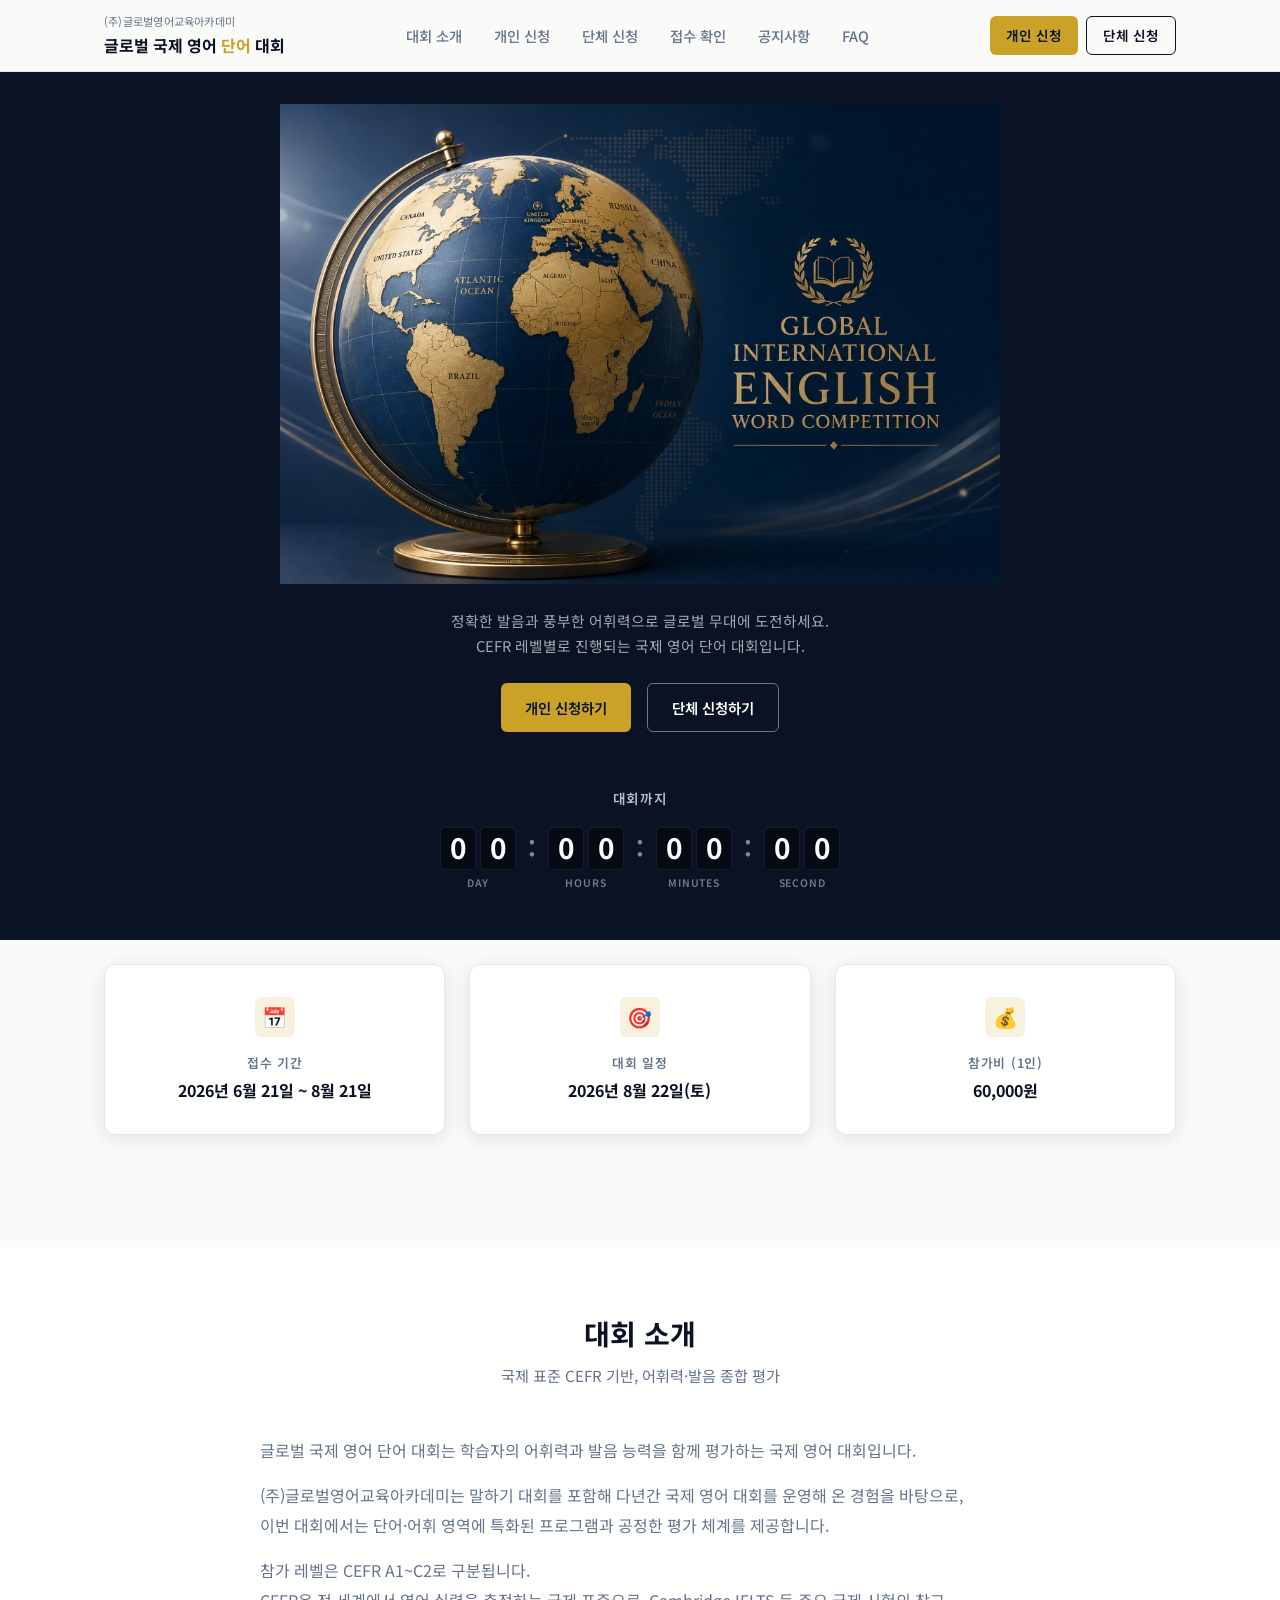
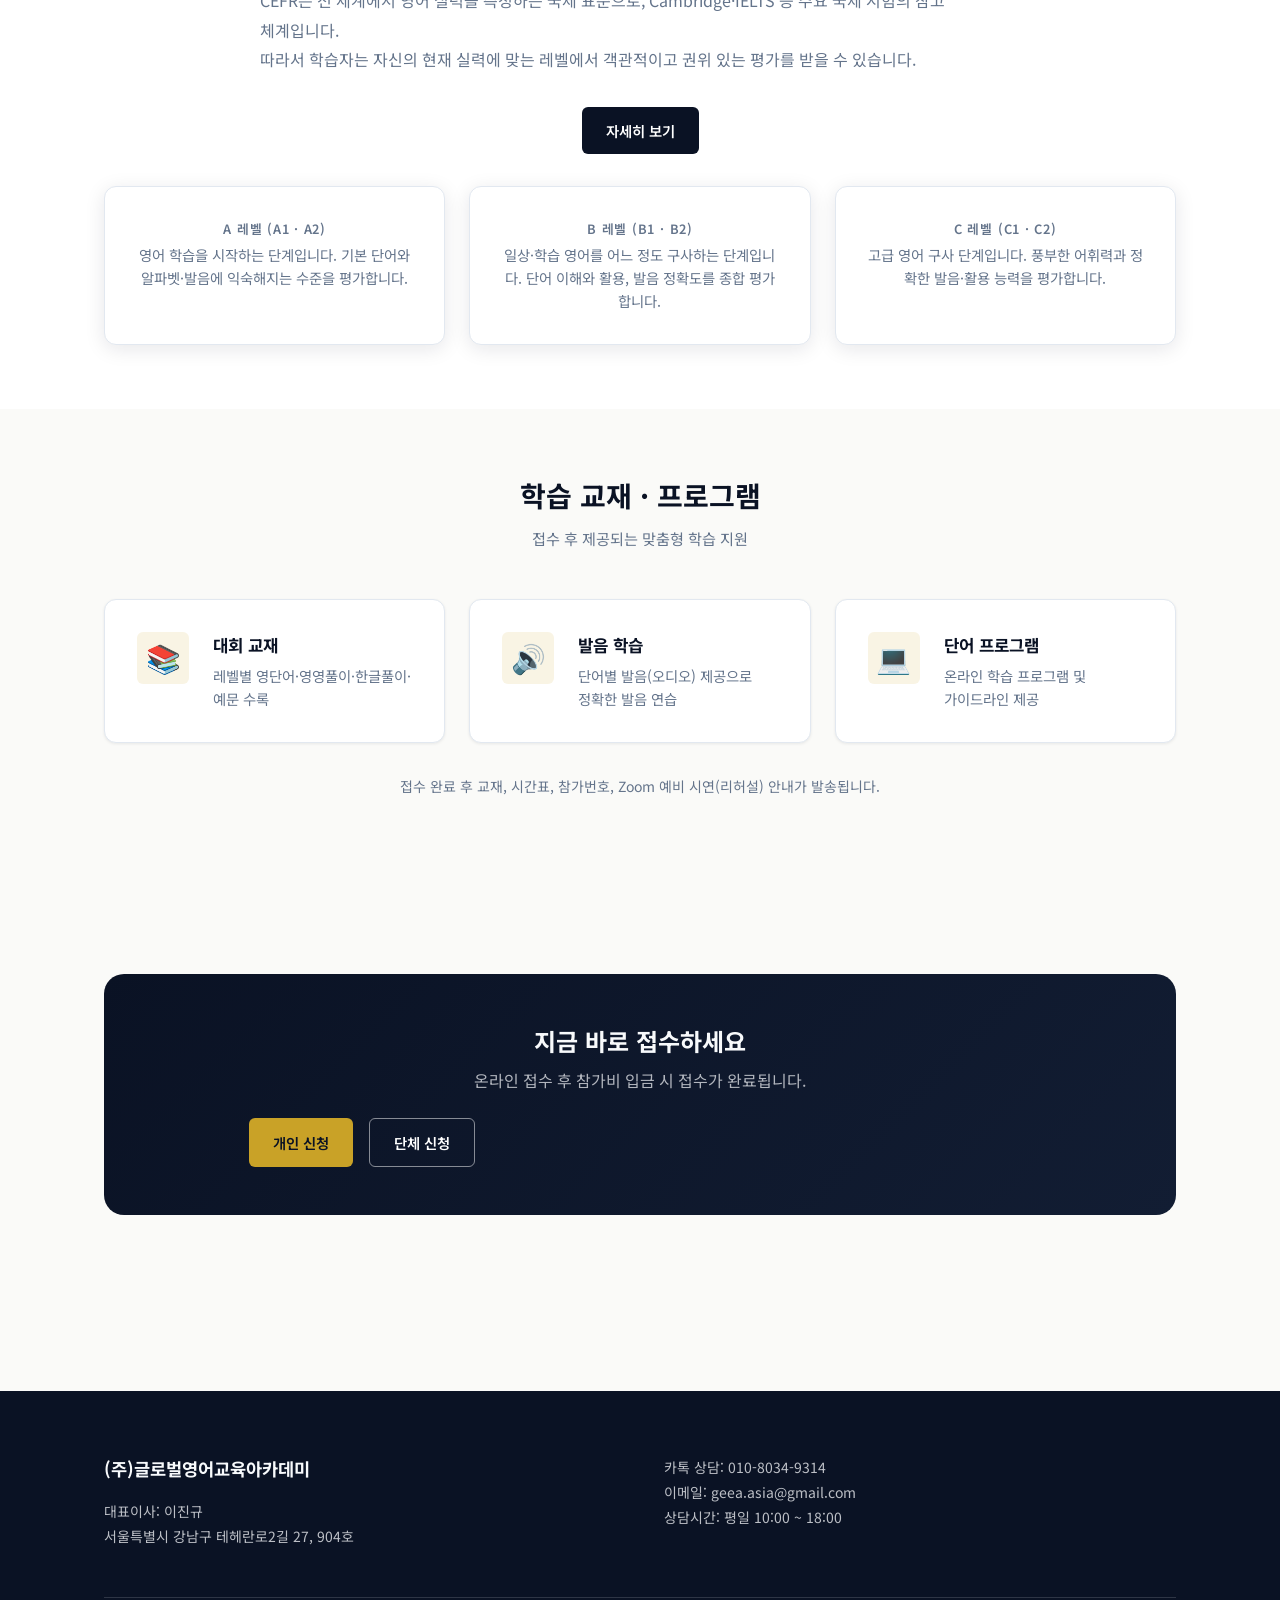
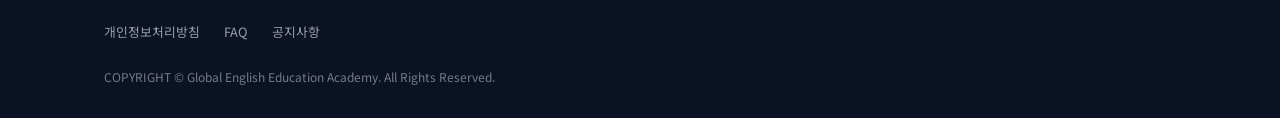
==== commit c36ae1dd: "히어로를 배너 중심 세로 스택 레이아웃으로 변경 배너 전체 표시 후 설명·버튼·카운트다운을 아래에 배치하고, 모바일에서도 동일한 흐름으로 정리했습니다.  Co-authored-by" ====
--- a/index.html
+++ b/index.html
@@ -35,62 +35,57 @@
 
   <main>
     <section class="hero">
-      <div class="hero__banner" aria-hidden="true">
-        <img
-          src="assets/images/hero-banner.png"
-          alt=""
-          class="hero__banner-img"
-          width="1200"
-          height="800"
-          loading="eager"
-          decoding="async"
-        >
-      </div>
-      <div class="hero__body">
-        <div class="hero__body-inner">
-          <p class="hero__eyebrow">
-            <span class="hero__eyebrow-line"></span>
-            <span data-site-title-en></span>
-          </p>
-          <h1 class="hero__title" data-site-title></h1>
-          <p class="hero__subtitle">
-            정확한 발음과 풍부한 어휘력으로 글로벌 무대에 도전하세요.<br>
-            CEFR 레벨별로 진행되는 국제 영어 단어 대회입니다.
-          </p>
-          <div class="hero__actions">
-            <a href="apply/individual.html" class="btn btn--gold">개인 신청하기</a>
-            <a href="apply/group.html" class="btn btn--outline hero__btn-outline">단체 신청하기</a>
-          </div>
-          <div class="countdown countdown--hero" id="hero-countdown">
-            <p class="countdown__label">대회까지</p>
-            <div class="countdown__timer">
-              <div class="countdown__unit">
-                <div class="countdown__digits" id="cd-days"></div>
-                <span class="countdown__unit-label">DAY</span>
-              </div>
-              <span class="countdown__sep">:</span>
-              <div class="countdown__unit">
-                <div class="countdown__digits" id="cd-hours"></div>
-                <span class="countdown__unit-label">HOURS</span>
-              </div>
-              <span class="countdown__sep">:</span>
-              <div class="countdown__unit">
-                <div class="countdown__digits" id="cd-mins"></div>
-                <span class="countdown__unit-label">MINUTES</span>
-              </div>
-              <span class="countdown__sep">:</span>
-              <div class="countdown__unit">
-                <div class="countdown__digits" id="cd-secs"></div>
-                <span class="countdown__unit-label">SECOND</span>
-              </div>
-            </div>
-          </div>
-        </div>
-      </div>
-    </section>
-
-    <div class="container">
-      <div class="card-grid card-grid--info">
+      <div class="container hero__stack">
+        <figure class="hero__figure">
+          <img
+            src="assets/images/hero-banner.png"
+            alt="글로벌 국제 영어 단어 대회 — Global International English Word Competition"
+            class="hero__banner-img"
+            width="1200"
+            height="800"
+            loading="eager"
+            decoding="async"
+          >
+        </figure>
+        <h1 class="sr-only" data-site-title></h1>
+        <p class="hero__subtitle">
+          정확한 발음과 풍부한 어휘력으로 글로벌 무대에 도전하세요.<br>
+          CEFR 레벨별로 진행되는 국제 영어 단어 대회입니다.
+        </p>
+        <div class="hero__actions">
+          <a href="apply/individual.html" class="btn btn--gold">개인 신청하기</a>
+          <a href="apply/group.html" class="btn btn--outline hero__btn-outline">단체 신청하기</a>
+        </div>
+        <div class="countdown countdown--hero" id="hero-countdown">
+          <p class="countdown__label">대회까지</p>
+          <div class="countdown__timer">
+            <div class="countdown__unit">
+              <div class="countdown__digits" id="cd-days"></div>
+              <span class="countdown__unit-label">DAY</span>
+            </div>
+            <span class="countdown__sep">:</span>
+            <div class="countdown__unit">
+              <div class="countdown__digits" id="cd-hours"></div>
+              <span class="countdown__unit-label">HOURS</span>
+            </div>
+            <span class="countdown__sep">:</span>
+            <div class="countdown__unit">
+              <div class="countdown__digits" id="cd-mins"></div>
+              <span class="countdown__unit-label">MINUTES</span>
+            </div>
+            <span class="countdown__sep">:</span>
+            <div class="countdown__unit">
+              <div class="countdown__digits" id="cd-secs"></div>
+              <span class="countdown__unit-label">SECOND</span>
+            </div>
+          </div>
+        </div>
+      </div>
+    </section>
+
+    <section class="hero-info">
+      <div class="container">
+        <div class="card-grid card-grid--info">
         <div class="card card--info">
           <div class="card__icon">📅</div>
           <div class="card__title">접수 기간</div>
@@ -107,7 +102,7 @@
           <div class="card__value" id="card-fee">—</div>
         </div>
       </div>
-    </div>
+    </section>
 
     <section class="section section--alt">
       <div class="container">
--- a/assets/css/word-competition.css
+++ b/assets/css/word-competition.css
@@ -57,101 +57,48 @@
   width: 100%;
 }
 
-/* Hero */
+/* Hero — 배너 + 버튼 + 카운트다운 세로 스택 */
 .hero {
-  display: flex;
-  align-items: stretch;
   background: var(--color-hero-bg);
   color: var(--color-text-inverse);
-  overflow: hidden;
-  min-height: clamp(480px, 58vh, 620px);
-}
-
-.hero__banner {
-  flex: 0 0 50%;
-  max-width: 580px;
-  position: relative;
-  overflow: hidden;
+  padding: var(--space-xl) 0 var(--space-2xl);
+}
+
+.hero__stack {
+  display: flex;
+  flex-direction: column;
+  align-items: center;
+  text-align: center;
+  gap: var(--space-lg);
+}
+
+.hero__figure {
+  width: 100%;
+  max-width: 720px;
+  margin: 0;
 }
 
 .hero__banner-img {
   display: block;
-  width: 200%;
-  height: 100%;
-  min-height: clamp(480px, 58vh, 620px);
-  object-fit: cover;
-  object-position: left center;
-}
-
-.hero__body {
-  flex: 1;
-  display: flex;
-  align-items: center;
-  justify-content: center;
-  padding: var(--space-2xl) clamp(var(--space-lg), 4vw, var(--space-3xl));
-  background: linear-gradient(90deg, var(--color-hero-bg) 0%, #0c1628 100%);
-  position: relative;
-}
-
-.hero__body::before {
-  content: '';
-  position: absolute;
-  left: 0;
-  top: 0;
-  bottom: 0;
-  width: 48px;
-  background: linear-gradient(90deg, var(--color-hero-bg), transparent);
-  pointer-events: none;
-}
-
-.hero__body-inner {
-  position: relative;
-  z-index: 1;
-  width: min(100%, 520px);
-}
-
-.hero__eyebrow {
-  display: flex;
-  align-items: center;
-  gap: var(--space-md);
-  font-family: var(--font-serif);
-  font-size: clamp(0.65rem, 1.2vw, 0.75rem);
-  font-weight: 600;
-  letter-spacing: 0.22em;
-  text-transform: uppercase;
-  color: var(--color-gold);
-  margin-bottom: var(--space-md);
-  line-height: 1.5;
-}
-
-.hero__eyebrow-line {
-  flex-shrink: 0;
-  width: 28px;
-  height: 1px;
-  background: var(--color-gold);
-  opacity: 0.85;
-}
-
-.hero__title {
-  font-family: var(--font-sans);
-  font-size: clamp(1.75rem, 3.8vw, 2.75rem);
-  font-weight: 700;
-  line-height: 1.22;
-  margin-bottom: var(--space-md);
-  letter-spacing: -0.02em;
+  width: 100%;
+  height: auto;
 }
 
 .hero__subtitle {
-  font-size: clamp(0.9rem, 1.6vw, 1.02rem);
+  max-width: 420px;
+  font-size: clamp(0.82rem, 2.5vw, 0.92rem);
   line-height: 1.75;
-  color: rgba(248, 250, 252, 0.68);
-  margin-bottom: var(--space-xl);
+  color: rgba(248, 250, 252, 0.65);
+  margin: 0;
 }
 
 .hero__actions {
   display: flex;
   flex-wrap: wrap;
   gap: var(--space-md);
+  justify-content: center;
+  width: 100%;
+  max-width: 420px;
 }
 
 .hero__btn-outline {
@@ -166,16 +113,15 @@
 }
 
 .countdown--hero {
-  align-items: flex-start;
-  margin-top: var(--space-xl);
+  align-items: center;
+  margin-top: var(--space-sm);
 }
 
 .countdown--hero .countdown__timer {
-  justify-content: flex-start;
+  justify-content: center;
 }
 
 .countdown--hero .countdown__label {
-  font-family: var(--font-sans);
   font-size: 0.85rem;
   color: rgba(248, 250, 252, 0.75);
 }
@@ -186,10 +132,21 @@
   box-shadow: inset 0 1px 0 rgba(255, 255, 255, 0.05);
 }
 
-.hero__dday {
-  margin-top: var(--space-xl);
-  font-size: 0.875rem;
-  color: rgba(248, 250, 252, 0.6);
+.sr-only {
+  position: absolute;
+  width: 1px;
+  height: 1px;
+  padding: 0;
+  margin: -1px;
+  overflow: hidden;
+  clip: rect(0, 0, 0, 0);
+  white-space: nowrap;
+  border: 0;
+}
+
+.hero-info {
+  background: var(--color-cream);
+  padding: var(--space-lg) 0 var(--space-2xl);
 }
 
 /* Countdown timer */
@@ -286,6 +243,8 @@
 
 .card-grid--info {
   grid-template-columns: repeat(3, 1fr);
+  margin-top: 0;
+  margin-bottom: var(--space-3xl);
 }
 
 .card {
@@ -1028,72 +987,37 @@
   margin-top: var(--space-lg);
 }
 
-@media (max-width: 900px) {
-  .hero {
-    flex-direction: column;
-    min-height: auto;
-  }
-
-  .hero__banner {
-    flex: none;
-    max-width: 100%;
-    width: 100%;
-    max-height: min(52vw, 320px);
-  }
-
-  .hero__banner-img {
-    width: 100%;
-    min-height: 0;
-    height: min(52vw, 320px);
-    object-position: 22% center;
-  }
-
-  .hero__body {
-    padding: var(--space-xl) var(--space-lg) var(--space-2xl);
-    background: var(--color-hero-bg);
-  }
-
-  .hero__body::before {
-    display: none;
-  }
-
-  .hero__body-inner {
-    max-width: 100%;
-    margin: 0 auto;
-    text-align: center;
-  }
-
-  .hero__eyebrow {
-    justify-content: center;
-    letter-spacing: 0.14em;
-  }
-
-  .hero__actions {
-    justify-content: center;
-  }
-
-  .countdown--hero {
-    align-items: center;
-  }
-
-  .countdown--hero .countdown__timer {
-    justify-content: center;
-  }
-}
-
 @media (max-width: 640px) {
-  .card-grid--3,
-  .card-grid--info {
+  .card-grid--3 {
     grid-template-columns: 1fr;
   }
 
-  .hero__banner-img {
-    object-position: 30% center;
+  .card-grid--info {
+    gap: var(--space-sm);
+  }
+
+  .card-grid--info .card {
+    padding: var(--space-md);
+  }
+
+  .card-grid--info .card__icon {
+    width: 32px;
+    height: 32px;
+    font-size: 1rem;
+    margin-bottom: var(--space-sm);
+  }
+
+  .card-grid--info .card__title {
+    font-size: 0.7rem;
+  }
+
+  .card-grid--info .card__value {
+    font-size: 0.78rem;
+    line-height: 1.4;
   }
 
   .hero__actions {
     flex-direction: column;
-    width: 100%;
   }
 
   .hero__actions .btn {
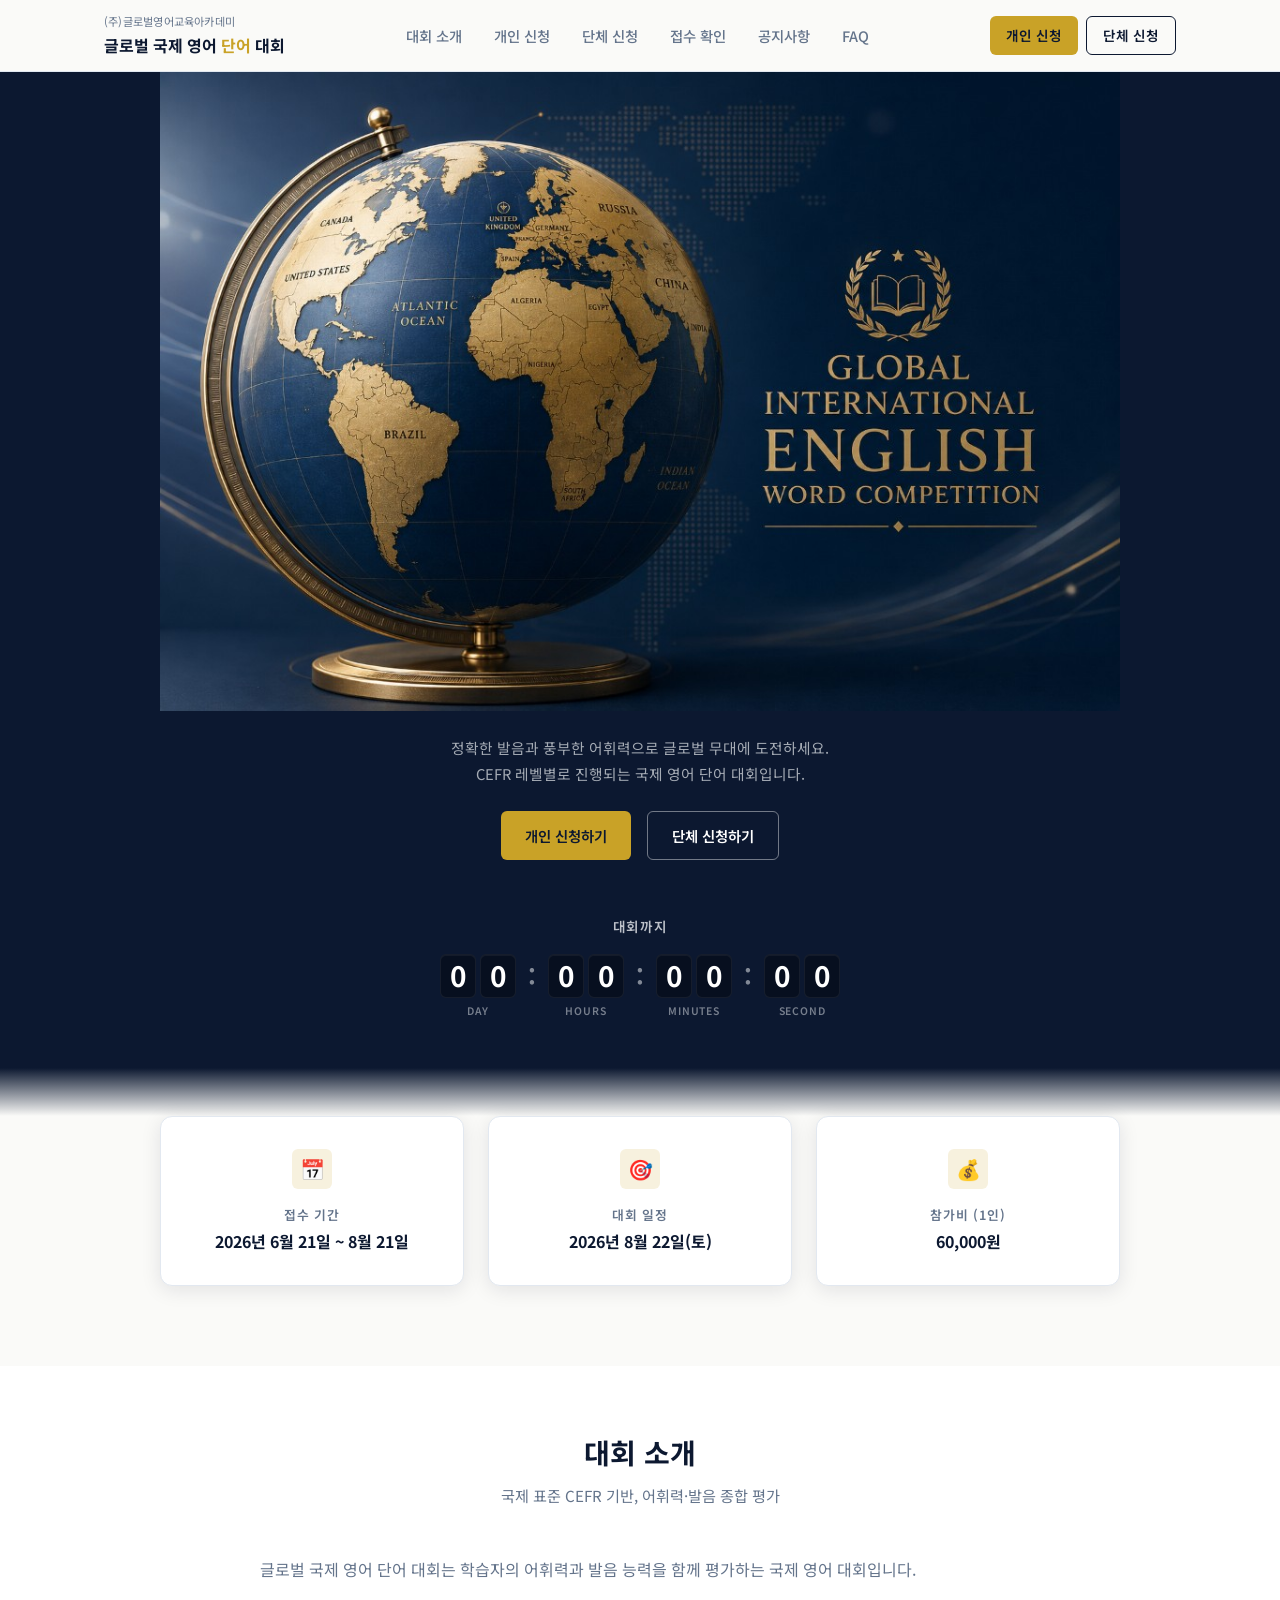
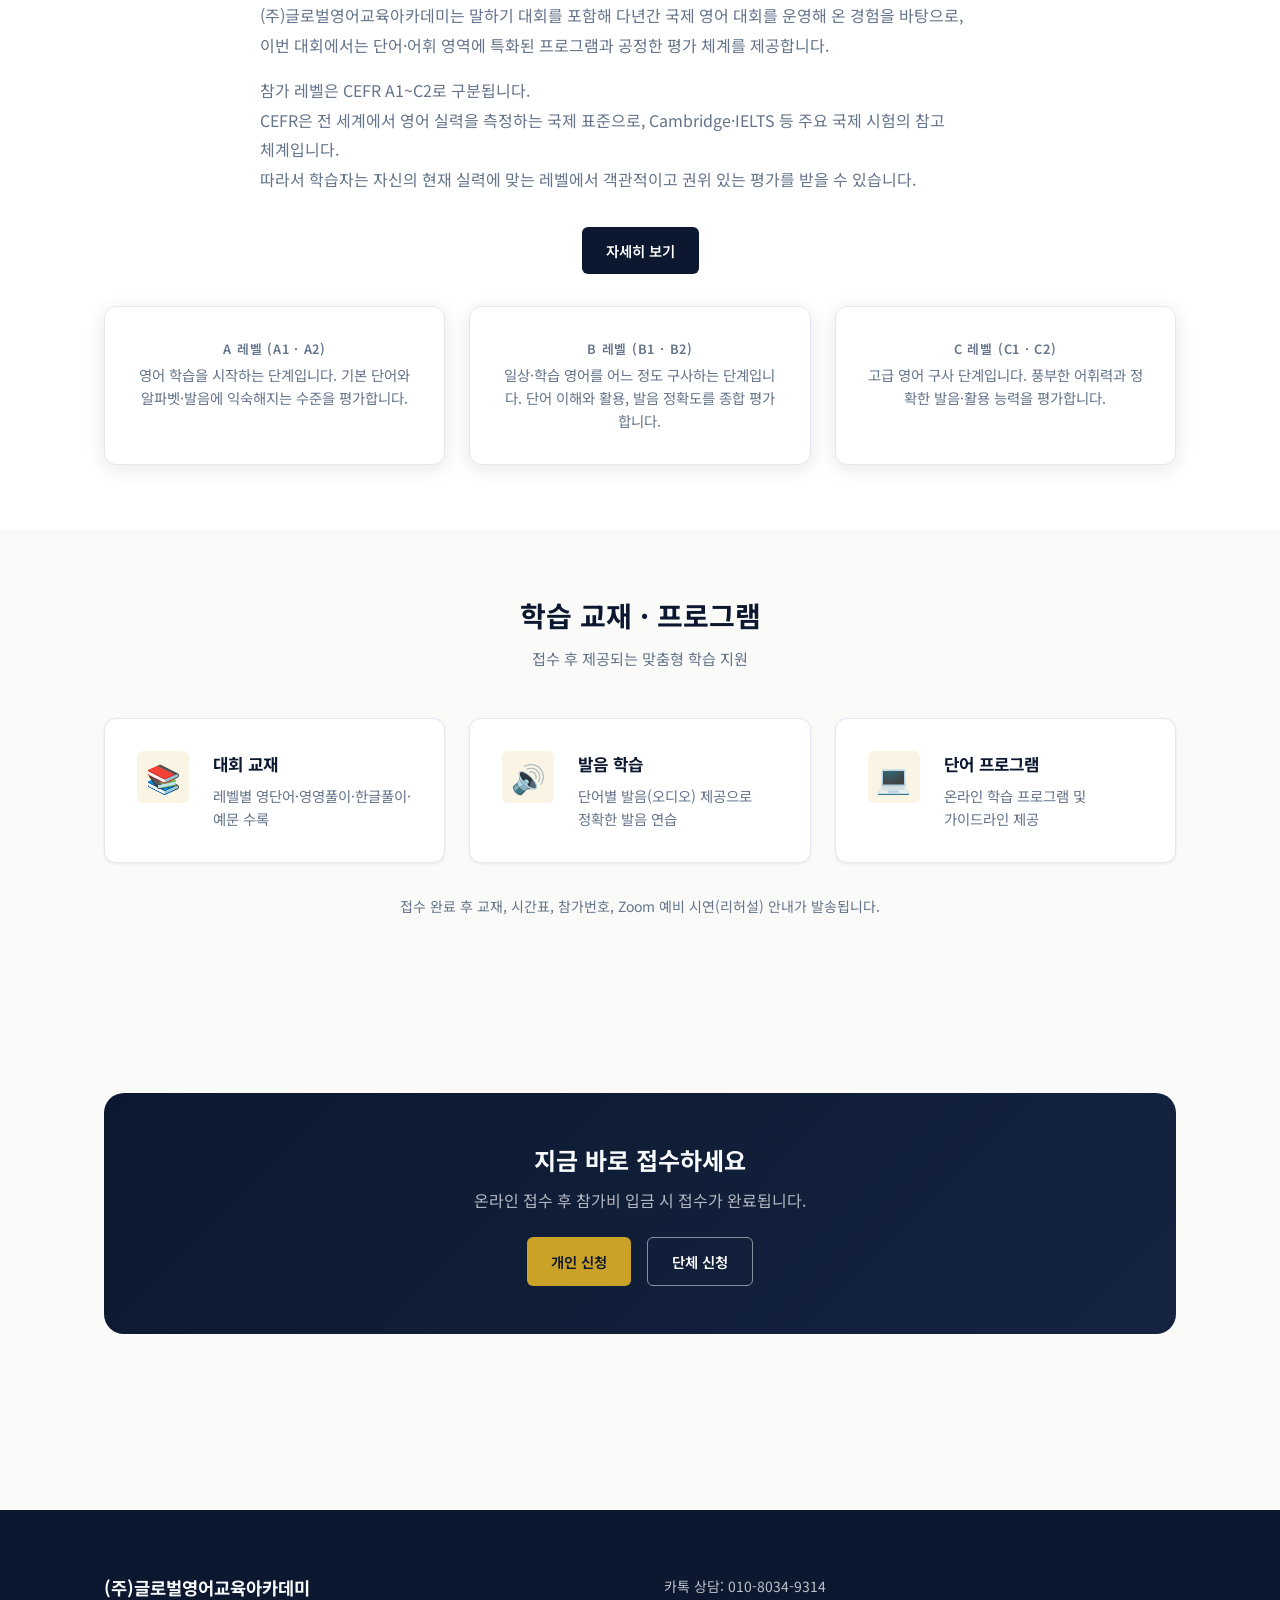
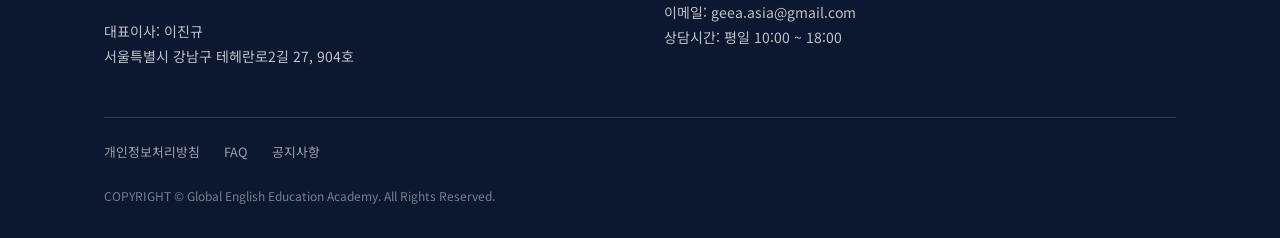
==== commit 2dd2a55b: "히어로 배경색 통일 및 레이아웃 정렬 수정 배너와 동일한 네이비로 히어로 전체를 맞추고, 콘텐츠 가운데 정렬 및 HTML 구조 오류를 수정했습니다.  Co-authored-by: " ====
--- a/index.html
+++ b/index.html
@@ -35,48 +35,50 @@
 
   <main>
     <section class="hero">
-      <div class="container hero__stack">
-        <figure class="hero__figure">
-          <img
-            src="assets/images/hero-banner.png"
-            alt="글로벌 국제 영어 단어 대회 — Global International English Word Competition"
-            class="hero__banner-img"
-            width="1200"
-            height="800"
-            loading="eager"
-            decoding="async"
-          >
-        </figure>
-        <h1 class="sr-only" data-site-title></h1>
-        <p class="hero__subtitle">
-          정확한 발음과 풍부한 어휘력으로 글로벌 무대에 도전하세요.<br>
-          CEFR 레벨별로 진행되는 국제 영어 단어 대회입니다.
-        </p>
-        <div class="hero__actions">
-          <a href="apply/individual.html" class="btn btn--gold">개인 신청하기</a>
-          <a href="apply/group.html" class="btn btn--outline hero__btn-outline">단체 신청하기</a>
-        </div>
-        <div class="countdown countdown--hero" id="hero-countdown">
-          <p class="countdown__label">대회까지</p>
-          <div class="countdown__timer">
-            <div class="countdown__unit">
-              <div class="countdown__digits" id="cd-days"></div>
-              <span class="countdown__unit-label">DAY</span>
-            </div>
-            <span class="countdown__sep">:</span>
-            <div class="countdown__unit">
-              <div class="countdown__digits" id="cd-hours"></div>
-              <span class="countdown__unit-label">HOURS</span>
-            </div>
-            <span class="countdown__sep">:</span>
-            <div class="countdown__unit">
-              <div class="countdown__digits" id="cd-mins"></div>
-              <span class="countdown__unit-label">MINUTES</span>
-            </div>
-            <span class="countdown__sep">:</span>
-            <div class="countdown__unit">
-              <div class="countdown__digits" id="cd-secs"></div>
-              <span class="countdown__unit-label">SECOND</span>
+      <div class="hero__banner-band">
+        <img
+          src="assets/images/hero-banner.png"
+          alt="글로벌 국제 영어 단어 대회 — Global International English Word Competition"
+          class="hero__banner-img"
+          width="1200"
+          height="800"
+          loading="eager"
+          decoding="async"
+        >
+      </div>
+      <div class="hero__panel">
+        <div class="container hero__stack">
+          <h1 class="sr-only" data-site-title></h1>
+          <p class="hero__subtitle">
+            정확한 발음과 풍부한 어휘력으로 글로벌 무대에 도전하세요.<br>
+            CEFR 레벨별로 진행되는 국제 영어 단어 대회입니다.
+          </p>
+          <div class="hero__actions">
+            <a href="apply/individual.html" class="btn btn--gold">개인 신청하기</a>
+            <a href="apply/group.html" class="btn btn--outline hero__btn-outline">단체 신청하기</a>
+          </div>
+          <div class="countdown countdown--hero" id="hero-countdown">
+            <p class="countdown__label">대회까지</p>
+            <div class="countdown__timer">
+              <div class="countdown__unit">
+                <div class="countdown__digits" id="cd-days"></div>
+                <span class="countdown__unit-label">DAY</span>
+              </div>
+              <span class="countdown__sep">:</span>
+              <div class="countdown__unit">
+                <div class="countdown__digits" id="cd-hours"></div>
+                <span class="countdown__unit-label">HOURS</span>
+              </div>
+              <span class="countdown__sep">:</span>
+              <div class="countdown__unit">
+                <div class="countdown__digits" id="cd-mins"></div>
+                <span class="countdown__unit-label">MINUTES</span>
+              </div>
+              <span class="countdown__sep">:</span>
+              <div class="countdown__unit">
+                <div class="countdown__digits" id="cd-secs"></div>
+                <span class="countdown__unit-label">SECOND</span>
+              </div>
             </div>
           </div>
         </div>
@@ -86,20 +88,21 @@
     <section class="hero-info">
       <div class="container">
         <div class="card-grid card-grid--info">
-        <div class="card card--info">
-          <div class="card__icon">📅</div>
-          <div class="card__title">접수 기간</div>
-          <div class="card__value" id="card-registration">—</div>
-        </div>
-        <div class="card card--info">
-          <div class="card__icon">🎯</div>
-          <div class="card__title">대회 일정</div>
-          <div class="card__value" id="card-competition">—</div>
-        </div>
-        <div class="card card--info">
-          <div class="card__icon">💰</div>
-          <div class="card__title">참가비 (1인)</div>
-          <div class="card__value" id="card-fee">—</div>
+          <div class="card card--info">
+            <div class="card__icon">📅</div>
+            <div class="card__title">접수 기간</div>
+            <div class="card__value" id="card-registration">—</div>
+          </div>
+          <div class="card card--info">
+            <div class="card__icon">🎯</div>
+            <div class="card__title">대회 일정</div>
+            <div class="card__value" id="card-competition">—</div>
+          </div>
+          <div class="card card--info">
+            <div class="card__icon">💰</div>
+            <div class="card__title">참가비 (1인)</div>
+            <div class="card__value" id="card-fee">—</div>
+          </div>
         </div>
       </div>
     </section>
--- a/assets/css/word-competition.css
+++ b/assets/css/word-competition.css
@@ -59,9 +59,28 @@
 
 /* Hero — 배너 + 버튼 + 카운트다운 세로 스택 */
 .hero {
-  background: var(--color-hero-bg);
+  background: var(--color-banner-bg);
   color: var(--color-text-inverse);
-  padding: var(--space-xl) 0 var(--space-2xl);
+}
+
+.hero__banner-band {
+  width: 100%;
+  background: var(--color-banner-bg);
+  display: flex;
+  justify-content: center;
+  line-height: 0;
+}
+
+.hero__banner-img {
+  width: 100%;
+  max-width: 960px;
+  height: auto;
+  margin: 0 auto;
+}
+
+.hero__panel {
+  background: var(--color-banner-bg);
+  padding: var(--space-lg) 0 var(--space-2xl);
 }
 
 .hero__stack {
@@ -70,26 +89,15 @@
   align-items: center;
   text-align: center;
   gap: var(--space-lg);
-}
-
-.hero__figure {
   width: 100%;
-  max-width: 720px;
-  margin: 0;
-}
-
-.hero__banner-img {
-  display: block;
-  width: 100%;
-  height: auto;
 }
 
 .hero__subtitle {
-  max-width: 420px;
+  max-width: 440px;
+  margin: 0 auto;
   font-size: clamp(0.82rem, 2.5vw, 0.92rem);
   line-height: 1.75;
   color: rgba(248, 250, 252, 0.65);
-  margin: 0;
 }
 
 .hero__actions {
@@ -98,7 +106,8 @@
   gap: var(--space-md);
   justify-content: center;
   width: 100%;
-  max-width: 420px;
+  max-width: 440px;
+  margin: 0 auto;
 }
 
 .hero__btn-outline {
@@ -114,7 +123,8 @@
 
 .countdown--hero {
   align-items: center;
-  margin-top: var(--space-sm);
+  margin-top: var(--space-xs);
+  width: 100%;
 }
 
 .countdown--hero .countdown__timer {
@@ -127,26 +137,14 @@
 }
 
 .countdown--hero .countdown__digit {
-  background: rgba(0, 0, 0, 0.4);
+  background: rgba(0, 0, 0, 0.35);
   border: 1px solid rgba(255, 255, 255, 0.06);
   box-shadow: inset 0 1px 0 rgba(255, 255, 255, 0.05);
 }
 
-.sr-only {
-  position: absolute;
-  width: 1px;
-  height: 1px;
-  padding: 0;
-  margin: -1px;
-  overflow: hidden;
-  clip: rect(0, 0, 0, 0);
-  white-space: nowrap;
-  border: 0;
-}
-
 .hero-info {
-  background: var(--color-cream);
-  padding: var(--space-lg) 0 var(--space-2xl);
+  background: linear-gradient(180deg, var(--color-banner-bg) 0%, var(--color-cream) 48px);
+  padding: var(--space-2xl) 0 var(--space-2xl);
 }
 
 /* Countdown timer */
@@ -243,8 +241,8 @@
 
 .card-grid--info {
   grid-template-columns: repeat(3, 1fr);
-  margin-top: 0;
-  margin-bottom: var(--space-3xl);
+  margin: 0 auto var(--space-xl);
+  max-width: 960px;
 }
 
 .card {
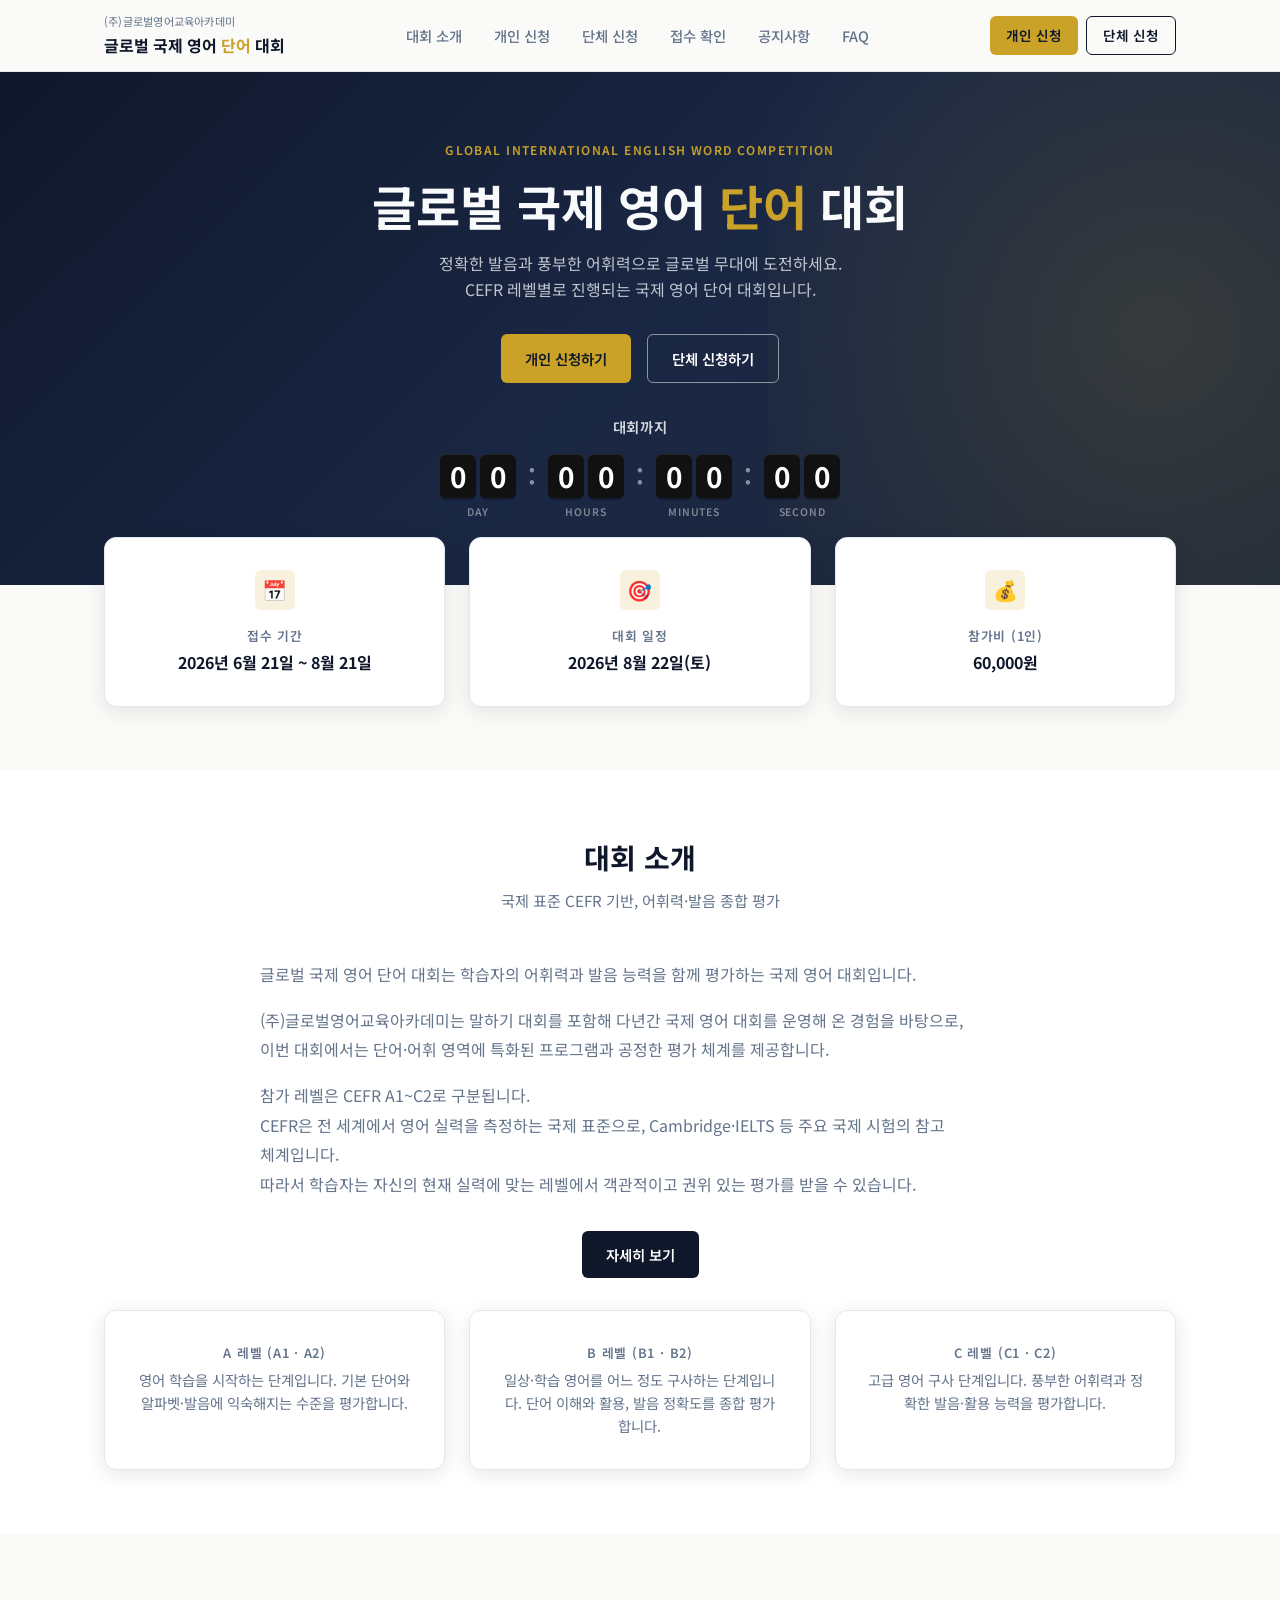
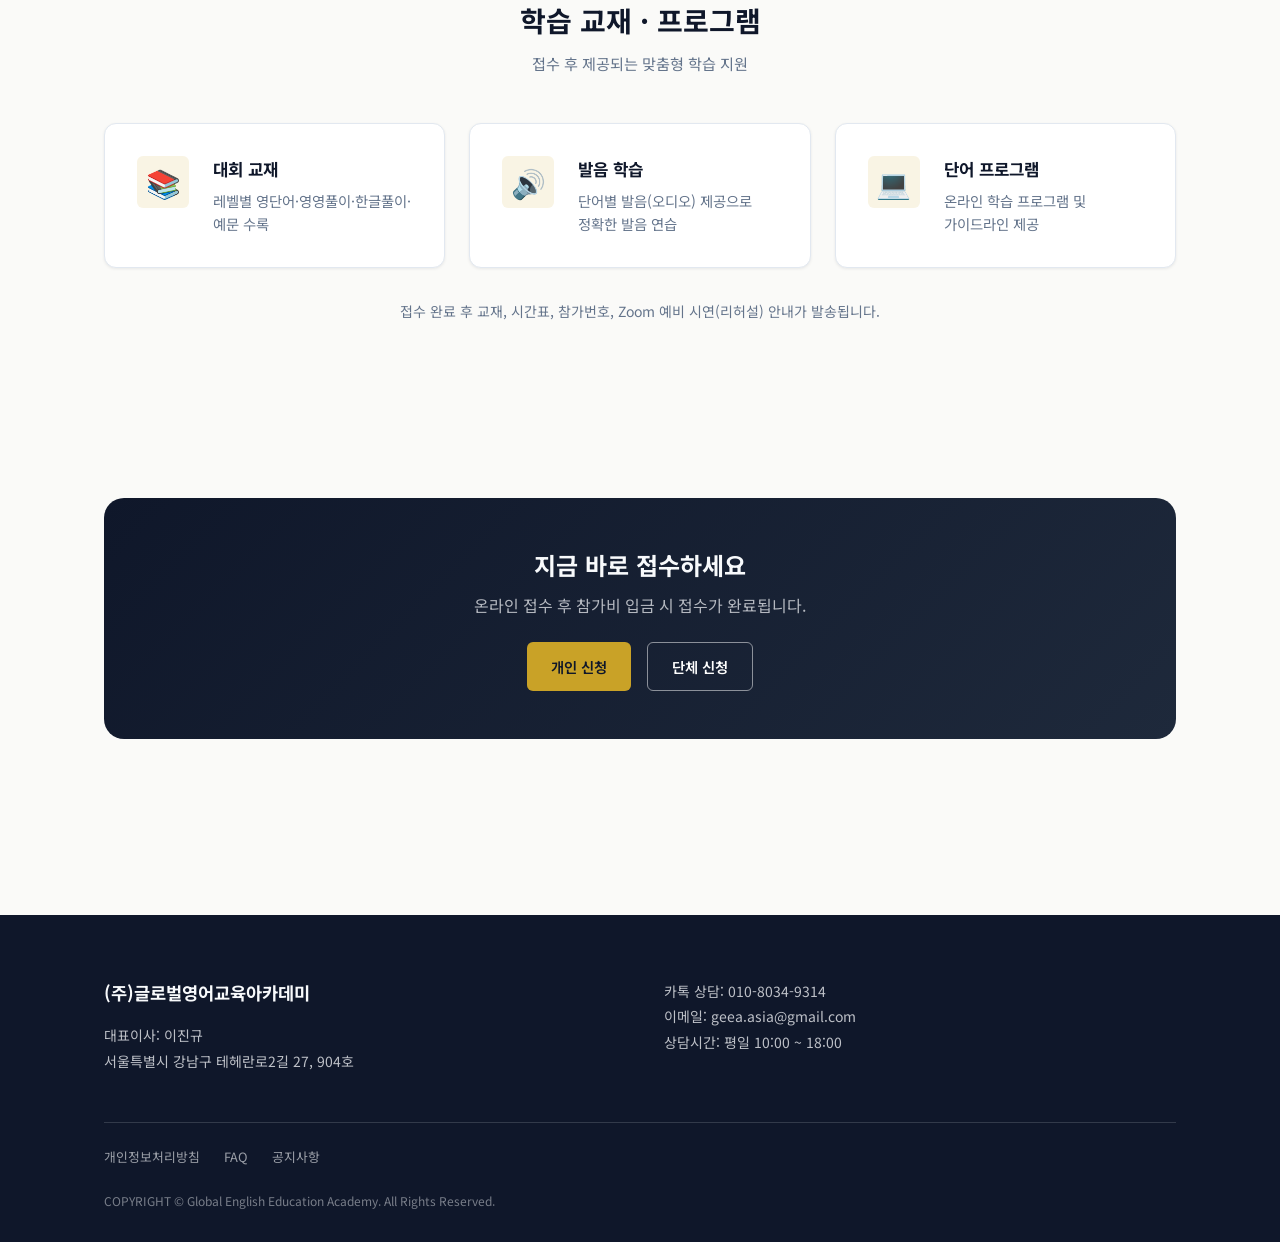
==== commit 7f6f3e0f: "히어로 배너 이미지 제거 및 기존 레이아웃 복원 지구본·배너 이미지를 없애고 중앙 정렬 히어로와 카운트다운, 정보 카드 레이아웃으로 되돌렸습니다.  Co-authored-by: C" ====
--- a/index.html
+++ b/index.html
@@ -35,77 +35,63 @@
 
   <main>
     <section class="hero">
-      <div class="hero__banner-band">
-        <img
-          src="assets/images/hero-banner.png"
-          alt="글로벌 국제 영어 단어 대회 — Global International English Word Competition"
-          class="hero__banner-img"
-          width="1200"
-          height="800"
-          loading="eager"
-          decoding="async"
-        >
-      </div>
-      <div class="hero__panel">
-        <div class="container hero__stack">
-          <h1 class="sr-only" data-site-title></h1>
-          <p class="hero__subtitle">
-            정확한 발음과 풍부한 어휘력으로 글로벌 무대에 도전하세요.<br>
-            CEFR 레벨별로 진행되는 국제 영어 단어 대회입니다.
-          </p>
-          <div class="hero__actions">
-            <a href="apply/individual.html" class="btn btn--gold">개인 신청하기</a>
-            <a href="apply/group.html" class="btn btn--outline hero__btn-outline">단체 신청하기</a>
-          </div>
-          <div class="countdown countdown--hero" id="hero-countdown">
-            <p class="countdown__label">대회까지</p>
-            <div class="countdown__timer">
-              <div class="countdown__unit">
-                <div class="countdown__digits" id="cd-days"></div>
-                <span class="countdown__unit-label">DAY</span>
-              </div>
-              <span class="countdown__sep">:</span>
-              <div class="countdown__unit">
-                <div class="countdown__digits" id="cd-hours"></div>
-                <span class="countdown__unit-label">HOURS</span>
-              </div>
-              <span class="countdown__sep">:</span>
-              <div class="countdown__unit">
-                <div class="countdown__digits" id="cd-mins"></div>
-                <span class="countdown__unit-label">MINUTES</span>
-              </div>
-              <span class="countdown__sep">:</span>
-              <div class="countdown__unit">
-                <div class="countdown__digits" id="cd-secs"></div>
-                <span class="countdown__unit-label">SECOND</span>
-              </div>
+      <div class="container hero__inner">
+        <span class="hero__label" data-site-title-en></span>
+        <h1 class="hero__title" data-site-title></h1>
+        <p class="hero__subtitle">
+          정확한 발음과 풍부한 어휘력으로 글로벌 무대에 도전하세요.<br>
+          CEFR 레벨별로 진행되는 국제 영어 단어 대회입니다.
+        </p>
+        <div class="hero__actions">
+          <a href="apply/individual.html" class="btn btn--gold">개인 신청하기</a>
+          <a href="apply/group.html" class="btn btn--outline hero__btn-outline">단체 신청하기</a>
+        </div>
+        <div class="countdown" id="hero-countdown">
+          <p class="countdown__label">대회까지</p>
+          <div class="countdown__timer">
+            <div class="countdown__unit">
+              <div class="countdown__digits" id="cd-days"></div>
+              <span class="countdown__unit-label">DAY</span>
+            </div>
+            <span class="countdown__sep">:</span>
+            <div class="countdown__unit">
+              <div class="countdown__digits" id="cd-hours"></div>
+              <span class="countdown__unit-label">HOURS</span>
+            </div>
+            <span class="countdown__sep">:</span>
+            <div class="countdown__unit">
+              <div class="countdown__digits" id="cd-mins"></div>
+              <span class="countdown__unit-label">MINUTES</span>
+            </div>
+            <span class="countdown__sep">:</span>
+            <div class="countdown__unit">
+              <div class="countdown__digits" id="cd-secs"></div>
+              <span class="countdown__unit-label">SECOND</span>
             </div>
           </div>
         </div>
       </div>
     </section>
 
-    <section class="hero-info">
-      <div class="container">
-        <div class="card-grid card-grid--info">
-          <div class="card card--info">
-            <div class="card__icon">📅</div>
-            <div class="card__title">접수 기간</div>
-            <div class="card__value" id="card-registration">—</div>
-          </div>
-          <div class="card card--info">
-            <div class="card__icon">🎯</div>
-            <div class="card__title">대회 일정</div>
-            <div class="card__value" id="card-competition">—</div>
-          </div>
-          <div class="card card--info">
-            <div class="card__icon">💰</div>
-            <div class="card__title">참가비 (1인)</div>
-            <div class="card__value" id="card-fee">—</div>
-          </div>
+    <div class="container">
+      <div class="card-grid card-grid--info">
+        <div class="card card--info">
+          <div class="card__icon">📅</div>
+          <div class="card__title">접수 기간</div>
+          <div class="card__value" id="card-registration">—</div>
+        </div>
+        <div class="card card--info">
+          <div class="card__icon">🎯</div>
+          <div class="card__title">대회 일정</div>
+          <div class="card__value" id="card-competition">—</div>
+        </div>
+        <div class="card card--info">
+          <div class="card__icon">💰</div>
+          <div class="card__title">참가비 (1인)</div>
+          <div class="card__value" id="card-fee">—</div>
         </div>
       </div>
-    </section>
+    </div>
 
     <section class="section section--alt">
       <div class="container">
--- a/assets/css/word-competition.css
+++ b/assets/css/word-competition.css
@@ -1,4 +1,4 @@
-@import url('https://fonts.googleapis.com/css2?family=Cormorant+Garamond:wght@500;600;700&family=Noto+Sans+KR:wght@400;500;600;700&display=swap');
+@import url('https://fonts.googleapis.com/css2?family=Noto+Sans+KR:wght@400;500;600;700&display=swap');
 @import url('./variables.css');
 @import url('./base.css');
 @import url('./layout.css');
@@ -57,47 +57,54 @@
   width: 100%;
 }
 
-/* Hero — 배너 + 버튼 + 카운트다운 세로 스택 */
+/* Hero */
 .hero {
-  background: var(--color-banner-bg);
+  position: relative;
+  padding: var(--space-3xl) 0;
+  background: linear-gradient(135deg, var(--color-navy) 0%, #1a2744 50%, var(--color-navy-light) 100%);
   color: var(--color-text-inverse);
-}
-
-.hero__banner-band {
-  width: 100%;
-  background: var(--color-banner-bg);
-  display: flex;
-  justify-content: center;
-  line-height: 0;
-}
-
-.hero__banner-img {
-  width: 100%;
-  max-width: 960px;
-  height: auto;
+  overflow: hidden;
+}
+
+.hero::before {
+  content: '';
+  position: absolute;
+  top: -50%;
+  right: -20%;
+  width: 60%;
+  height: 200%;
+  background: radial-gradient(circle, var(--color-gold-glow) 0%, transparent 70%);
+  pointer-events: none;
+}
+
+.hero__inner {
+  position: relative;
+  max-width: 720px;
   margin: 0 auto;
-}
-
-.hero__panel {
-  background: var(--color-banner-bg);
-  padding: var(--space-lg) 0 var(--space-2xl);
-}
-
-.hero__stack {
-  display: flex;
-  flex-direction: column;
-  align-items: center;
   text-align: center;
-  gap: var(--space-lg);
-  width: 100%;
+}
+
+.hero__label {
+  display: inline-block;
+  font-size: 0.75rem;
+  font-weight: 600;
+  letter-spacing: 0.12em;
+  text-transform: uppercase;
+  color: var(--color-gold);
+  margin-bottom: var(--space-md);
+}
+
+.hero__title {
+  font-size: clamp(2rem, 5vw, 3rem);
+  font-weight: 700;
+  line-height: 1.25;
+  margin-bottom: var(--space-md);
 }
 
 .hero__subtitle {
-  max-width: 440px;
-  margin: 0 auto;
-  font-size: clamp(0.82rem, 2.5vw, 0.92rem);
-  line-height: 1.75;
-  color: rgba(248, 250, 252, 0.65);
+  font-size: 1rem;
+  color: rgba(248, 250, 252, 0.75);
+  margin-bottom: var(--space-xl);
 }
 
 .hero__actions {
@@ -105,46 +112,17 @@
   flex-wrap: wrap;
   gap: var(--space-md);
   justify-content: center;
-  width: 100%;
-  max-width: 440px;
-  margin: 0 auto;
 }
 
 .hero__btn-outline {
   color: #fff;
-  border-color: rgba(255, 255, 255, 0.42);
+  border-color: rgba(255, 255, 255, 0.5);
 }
 
 .hero__btn-outline:hover {
-  background: rgba(255, 255, 255, 0.08);
+  background: rgba(255, 255, 255, 0.1);
   color: #fff;
-  border-color: rgba(255, 255, 255, 0.6);
-}
-
-.countdown--hero {
-  align-items: center;
-  margin-top: var(--space-xs);
-  width: 100%;
-}
-
-.countdown--hero .countdown__timer {
-  justify-content: center;
-}
-
-.countdown--hero .countdown__label {
-  font-size: 0.85rem;
-  color: rgba(248, 250, 252, 0.75);
-}
-
-.countdown--hero .countdown__digit {
-  background: rgba(0, 0, 0, 0.35);
-  border: 1px solid rgba(255, 255, 255, 0.06);
-  box-shadow: inset 0 1px 0 rgba(255, 255, 255, 0.05);
-}
-
-.hero-info {
-  background: linear-gradient(180deg, var(--color-banner-bg) 0%, var(--color-cream) 48px);
-  padding: var(--space-2xl) 0 var(--space-2xl);
+  border-color: rgba(255, 255, 255, 0.65);
 }
 
 /* Countdown timer */
@@ -241,8 +219,6 @@
 
 .card-grid--info {
   grid-template-columns: repeat(3, 1fr);
-  margin: 0 auto var(--space-xl);
-  max-width: 960px;
 }
 
 .card {
@@ -986,32 +962,13 @@
 }
 
 @media (max-width: 640px) {
-  .card-grid--3 {
+  .card-grid--3,
+  .card-grid--info {
     grid-template-columns: 1fr;
   }
 
-  .card-grid--info {
-    gap: var(--space-sm);
-  }
-
-  .card-grid--info .card {
-    padding: var(--space-md);
-  }
-
-  .card-grid--info .card__icon {
-    width: 32px;
-    height: 32px;
-    font-size: 1rem;
-    margin-bottom: var(--space-sm);
-  }
-
-  .card-grid--info .card__title {
-    font-size: 0.7rem;
-  }
-
-  .card-grid--info .card__value {
-    font-size: 0.78rem;
-    line-height: 1.4;
+  .form-row {
+    grid-template-columns: 1fr;
   }
 
   .hero__actions {
@@ -1021,19 +978,4 @@
   .hero__actions .btn {
     width: 100%;
   }
-
-  .countdown--hero .countdown__digit {
-    min-width: 1.85rem;
-    height: 2.4rem;
-    font-size: 1.4rem;
-  }
-
-  .countdown--hero .countdown__sep {
-    font-size: 1.2rem;
-    line-height: 2.4rem;
-  }
-
-  .form-row {
-    grid-template-columns: 1fr;
-  }
-}
+}
